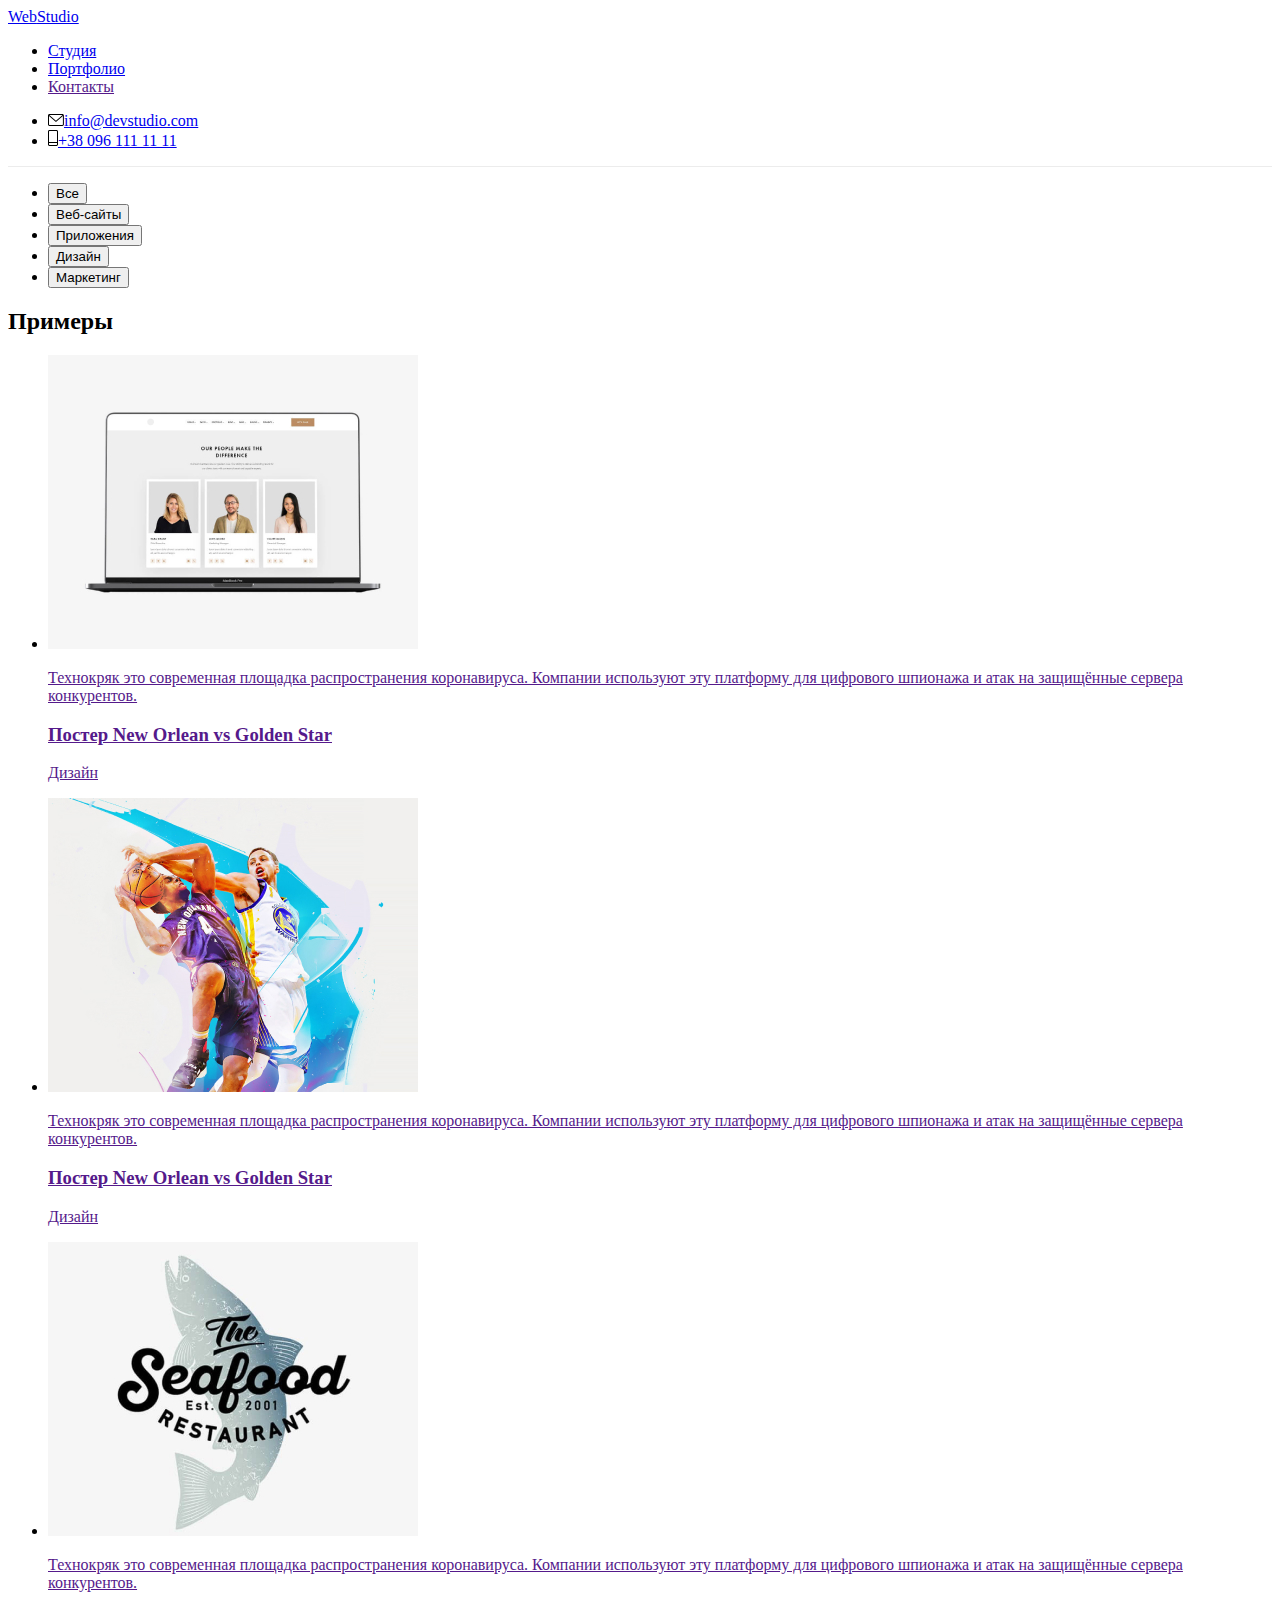
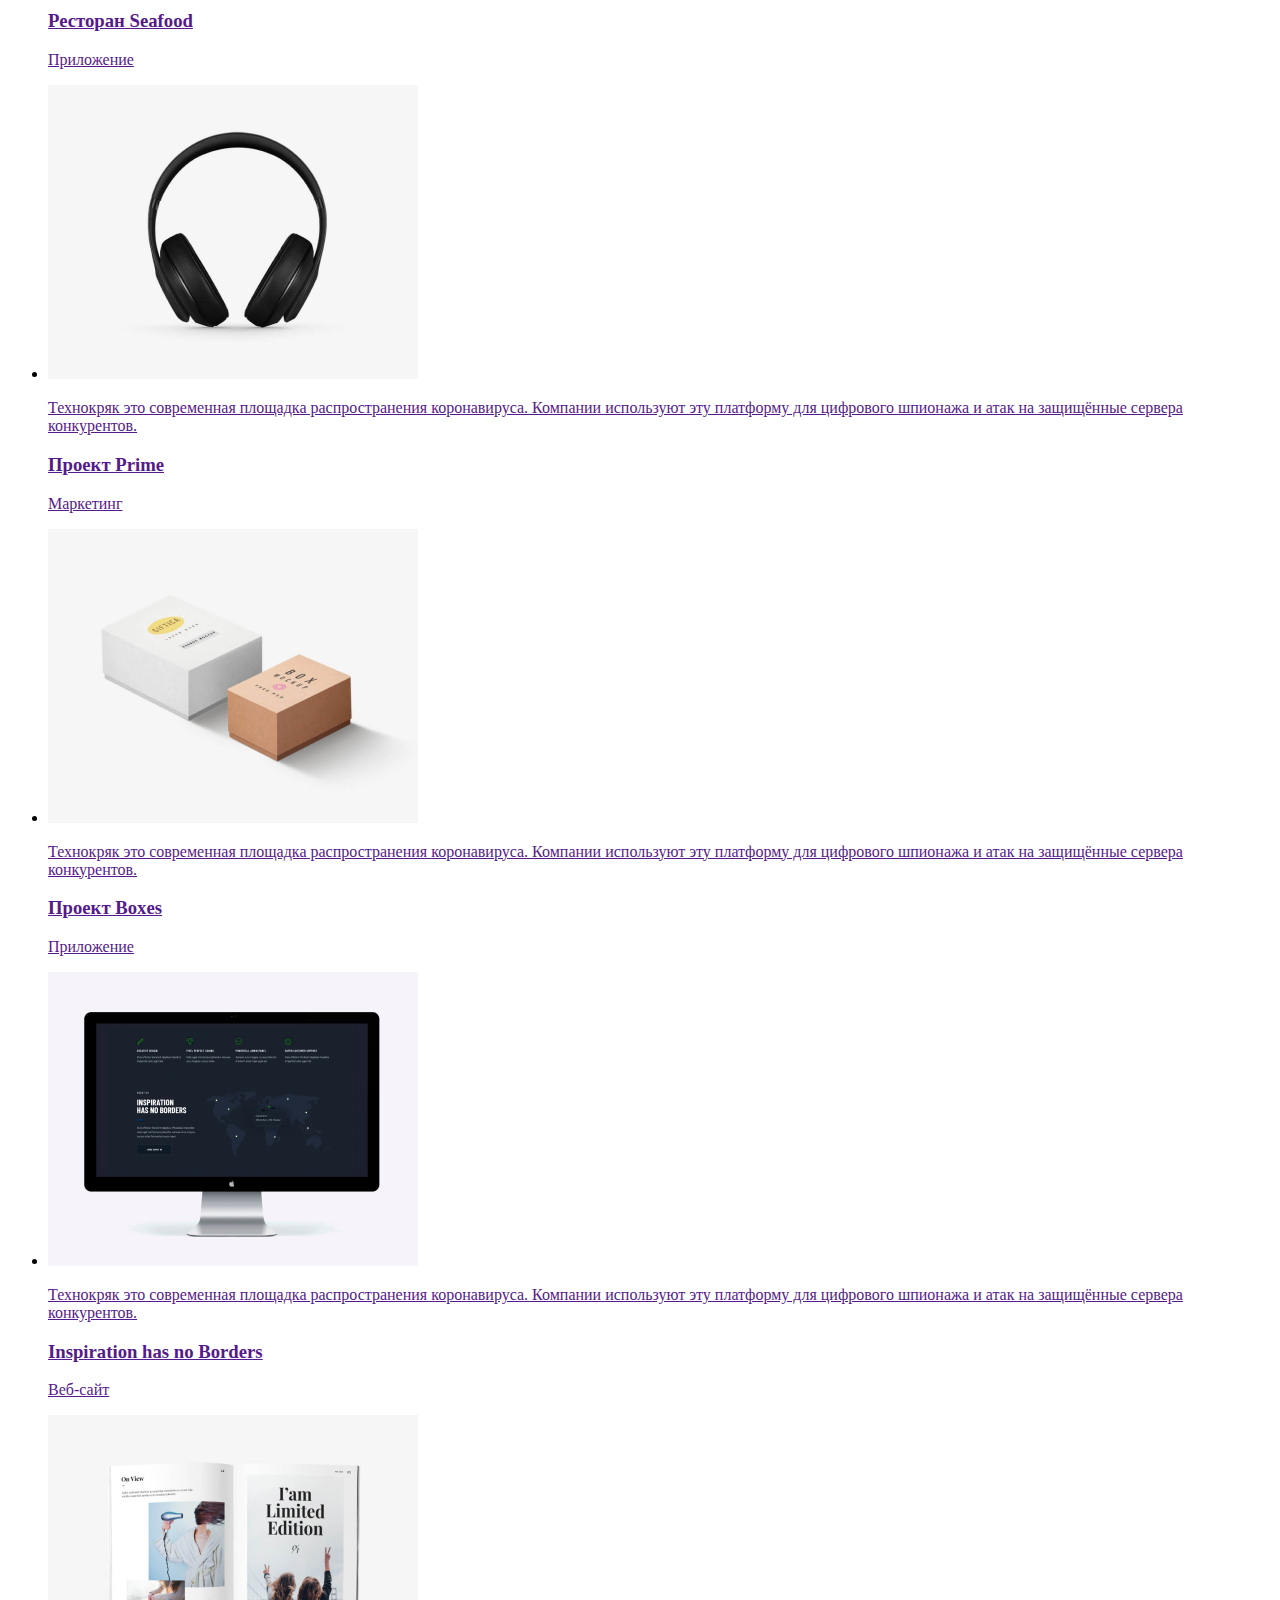
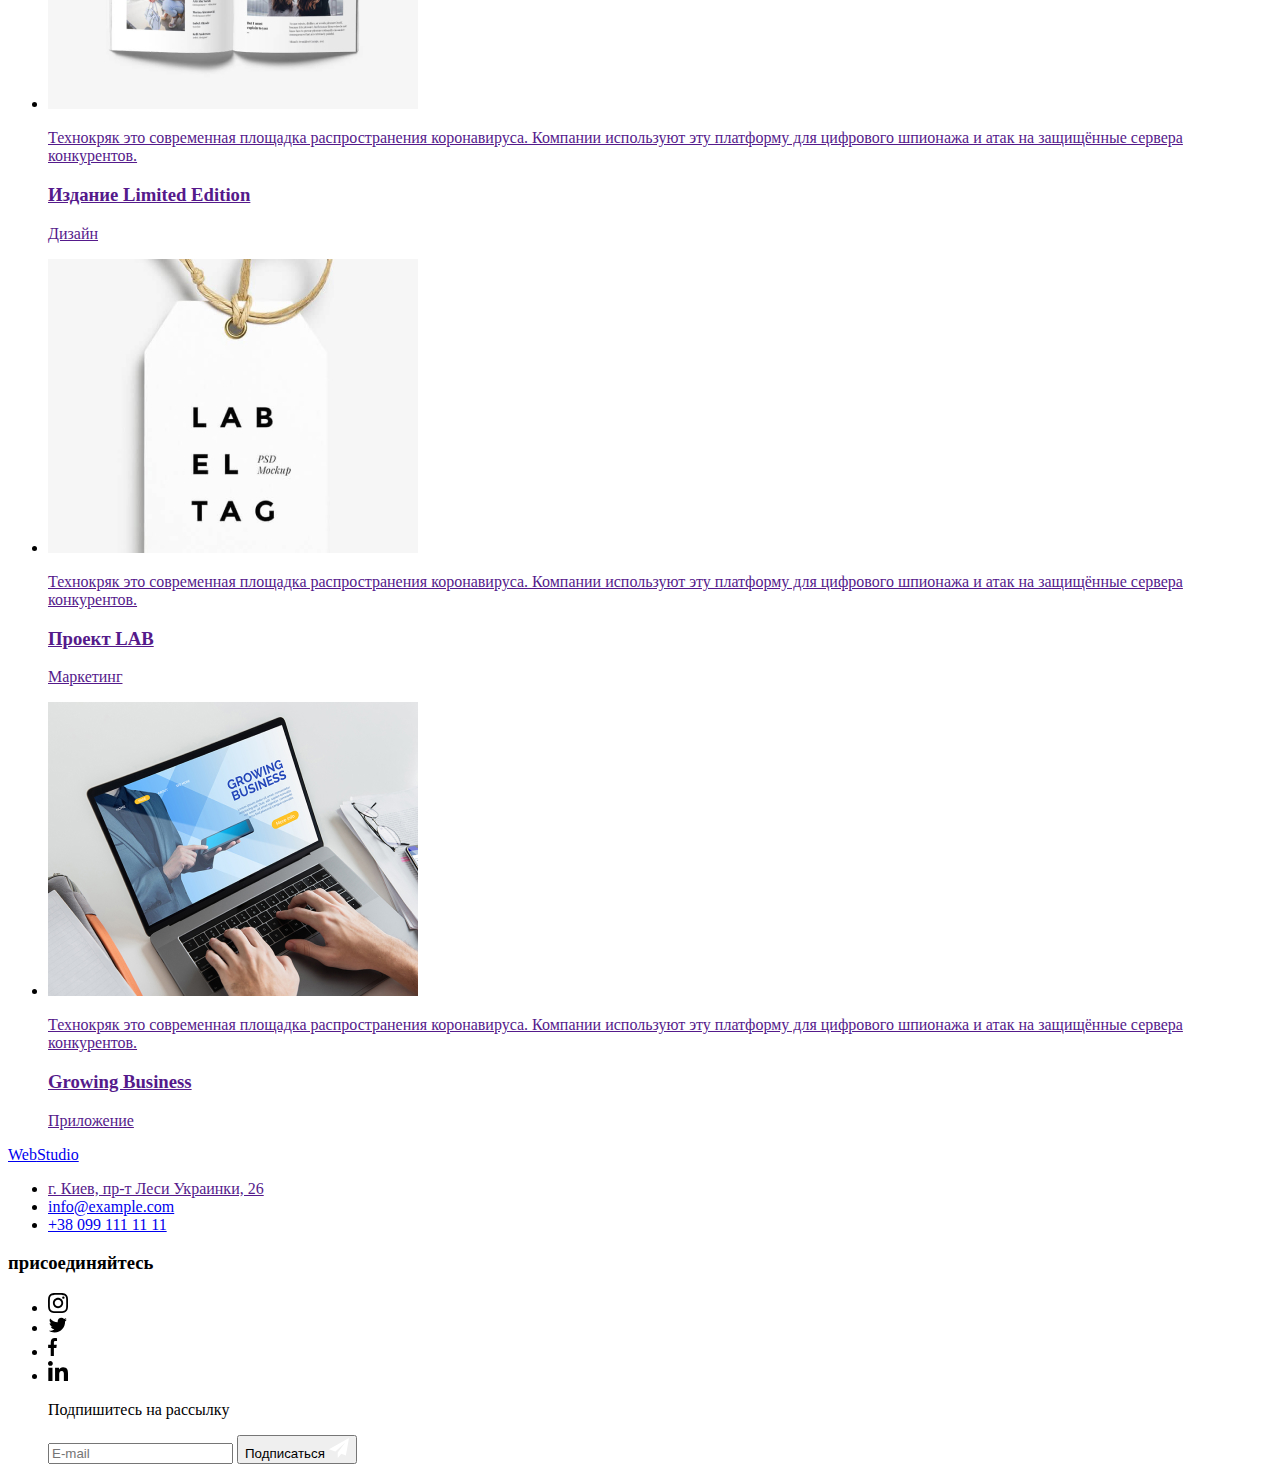
==== portfolio.html @ 65ffdb75 "hm1" ====
<!DOCTYPE html>
<html lang="ru">

<head>
  <meta charset="UTF-8">
  <meta name="viewport" content="width=device-width, initial-scale=1.0">
  <title>WebStudio</title>
  <link rel="stylesheet" href="./dist/css/main.min.css">
  <link rel="preconnect" href="https://fonts.gstatic.com">
  <link href="https://fonts.googleapis.com/css2?family=Raleway:wght@700&family=Roboto:wght@400;500;700;900&display=swap"
    rel="stylesheet">
</head>
<body>
<header class="header" style="border-bottom: 1px solid #ececec;
">
  <div class="container">
    <nav class="menu">
      <a href="./index.html" class="icon_head">
        <span class="color_accent">Web</span>Studio
      </a>
      <ul class="menu_list">
        <li class="menu_item"><a href="./index.html" class="menu_link_list ">Студия </a></li>
        <li class="menu_item"><a href="./portfolio.html" class="menu_link_list accent">Портфолио</a></li>
        <li class="menu_item"><a href="" class="menu_link_list">Контакты</a></li>
      </ul>
    </nav>
    <ul class="address">
      <li class="address_link"><a href="mailto:info@devstudio.com" class="address_item"><svg class="link-mail"
            height="12" width="16">
            <use href="./symbol-defs.svg#icon-envelope"></use>
          </svg>info@devstudio.com</a></li>
      <li class="address_link"><a href="tel:380961111111" class="address_item"><svg class="link-phone " height="16"
            width="10">
            <use href="./symbol-defs.svg#icon-phone"></use>
          </svg>+38 096 111 11 11</a></li>
    </ul>
  </div>
</header>
<main class="main">
  <section class="section">
    <div class="container">         
      <ul class="nav_portfoil">
        <li class="nav_portfoil_items"><button type="button" class="nav_btn">Все</button></li>
        <li class="nav_portfoil_items"><button type="button" class="nav_btn">Веб-сайты</button></li>
        <li class="nav_portfoil_items"><button type="button" class="nav_btn">Приложения</button></li>
        <li class="nav_portfoil_items"><button type="button" class="nav_btn">Дизайн</button></li>
        <li class="nav_portfoil_items"><button type="button" class="nav_btn">Маркетинг</button></li>
      </ul>


      <h2 class="visually-hidden">Примеры </h2>
      <ul class="photo_list">
      <li class="photo_item">
        <a class="link_photo " href="" >
          <div class="services-img-box">
            <img class="photo_img" src="img/img7.jpg"
              width="370" height="294" />
            <p class="services-text">Технокряк это современная площадка распространения коронавируса.
              Компании используют эту платформу для цифрового
              шпионажа и атак на защищённые сервера конкурентов.</p>
          </div>
          <div class="photo_box">
            <h3 class="photo_head">Постер New Orlean vs Golden Star</h3>
            <p class="photo_text">Дизайн</p>
          </div></a>
        
        </li>
      <li class="photo_item">
        <a class="link_photo " href="">
          <div class="services-img-box">
            <img class="photo_img" src="img/img8.jpg" width="370" height="294" />
            <p class="services-text">Технокряк это современная площадка распространения коронавируса.
              Компании используют эту платформу для цифрового
              шпионажа и атак на защищённые сервера конкурентов.</p>
          </div>
        <div class="photo_box">
          <h3 class="photo_head">Постер New Orlean vs Golden Star</h3>
          <p class="photo_text">Дизайн</p>
        </div></a>
        
        </li>
        <li class="photo_item">
          <a class="link_photo " href="">
            <div class="services-img-box">
              <img class="photo_img" src="img/img9.jpg" width="370" height="294" />
              <p class="services-text">Технокряк это современная площадка распространения коронавируса.
                Компании используют эту платформу для цифрового
                шпионажа и атак на защищённые сервера конкурентов.</p>
            </div>
        <div class="photo_box">
          <h3 class="photo_head">Ресторан Seafood</h3>
          <p class="photo_text">Приложение</p>
        </div></a>
        
        </li>
        <li class="photo_item">
          <a class="link_photo " href="">
            <div class="services-img-box">
              <img class="photo_img" src="img/img10.jpg" width="370" height="294" />
              <p class="services-text">Технокряк это современная площадка распространения коронавируса.
                Компании используют эту платформу для цифрового
                шпионажа и атак на защищённые сервера конкурентов.</p>
            </div>
        <div class="photo_box">
          <h3 class="photo_head">Проект Prime</h3>
          <p class="photo_text">Маркетинг</p>
        </div></a>
        
        </li>
      <li class="photo_item">
        <a class="link_photo " href="">
          <div class="services-img-box">
            <img class="photo_img" src="img/img11.jpg" width="370" height="294" />
            <p class="services-text">Технокряк это современная площадка распространения коронавируса.
              Компании используют эту платформу для цифрового
              шпионажа и атак на защищённые сервера конкурентов.</p>
          </div>
        <div class="photo_box">
          <h3 class="photo_head">Проект Boxes</h3>
          <p class="photo_text">Приложение</p>
        </div></a>
        
        </li>
      <li class="photo_item">
        <a class="link_photo " href="">
          <div class="services-img-box">
            <img class="photo_img" src="img/img12.jpg" width="370" height="294" />
            <p class="services-text">Технокряк это современная площадка распространения коронавируса.
              Компании используют эту платформу для цифрового
              шпионажа и атак на защищённые сервера конкурентов.</p>
          </div>
        <div class="photo_box">
          <h3 class="photo_head">Inspiration has no Borders</h3>
          <p class="photo_text">Веб-сайт</p>
        </div></a>
        
        </li>
        <li class="photo_item">
          <a class="link_photo " href="">
            <div class="services-img-box">
              <img class="photo_img" src="img/img13.jpg" width="370" height="294" />
              <p class="services-text">Технокряк это современная площадка распространения коронавируса.
                Компании используют эту платформу для цифрового
                шпионажа и атак на защищённые сервера конкурентов.</p>
            </div>
        <div class="photo_box">
          <h3 class="photo_head">Издание Limited Edition</h3>
          <p class="photo_text">Дизайн</p>
        </div></a>
        
        </li>
        <li class="photo_item">
          <a class="link_photo " href="">
            <div class="services-img-box">
              <img class="photo_img" src="img/img14.jpg" width="370" height="294" />
              <p class="services-text">Технокряк это современная площадка распространения коронавируса.
                Компании используют эту платформу для цифрового
                шпионажа и атак на защищённые сервера конкурентов.</p>
            </div>
        <div class="photo_box">
          <h3 class="photo_head">Проект LAB</h3>
          <p class="photo_text">Маркетинг</p>
        </div></a>
        
        </li>
        <li class="photo_item">
          <a class="link_photo " href="">
            <div class="services-img-box">
              <img class="photo_img" src="img/img15.jpg" width="370" height="294" />
              <p class="services-text">Технокряк это современная площадка распространения коронавируса.
                Компании используют эту платформу для цифрового
                шпионажа и атак на защищённые сервера конкурентов.</p>
            </div>
        <div class="photo_box">
          <h3 class="photo_head">Growing Business</h3>
          <p class="photo_text">Приложение</p>
        </div></a>
        
        </li>
      </ul>
    </div>
  </section>
</main>
<footer class="footer">
  <div class="container footer_container">
    <div>
      <a href="./index.html" class="icon_footer">
        <span class="color_accent">Web</span>Studio
      </a>
      <div>
        <ul class="contact">
          <li class="contact_list contact_list_maps"> <a href=""><span class="color_footer_white">г. Киев, пр-т Леси
                Украинки, 26</span></a></li>
          <li class="contact_list contact_tel_mail"> <a href="mailto:info@devstudio.com"><span
                class="color_footer">info@example.com</span></a></li>
          <li class="contact_list contact_tel_mail"> <a href="tel:380961111111"><span class="color_footer">+38 099 111
                11 11</span></a></li>
        </ul>
      </div>
    </div>
    <div class="footer_social">
      <h3 class="titel_footer">присоединяйтесь</h3>
      <ul class="footer_list">
        <li class="footer_item"><a href="" class="footer_svg"><svg class="insatagram social_footer" width="20"
              height="20">
              <use href="./symbol-defs.svg#icon-instagram"></use>
            </svg></a></li>
        <li class="footer_item"><a href="" class="footer_svg"><svg class="twiter social_footer" width="20"
              height="16.25">
              <use href="./symbol-defs.svg#icon-twiter"></use>
            </svg></a></li>
        <li class="footer_item"><a href="" class="footer_svg"><svg class="facebook social_footer" width="10"
              height="20">
              <use href="./symbol-defs.svg#icon-facebook"></use>
            </svg></a></li>
        <li class="footer_item"><a href="" class="footer_svg"><svg class="linkedin social_footer" width="20"
              height="20">
              <use href="./symbol-defs.svg#icon-linkedin"></use>
            </svg></a></li>
        <div class="box_form_footer">
          </li>
        
          <p class="text_footer_modal">Подпишитесь на рассылку</p>
          <form action="">
            <label for="">
              <input type="text" class="text_footer_input" placeholder="E-mail">
              <button type="submit" class="modal_form_btn modal_form_btn_footer"> <span class="text_button_footer"> Подписаться
                </span><svg class="linkedin social_footer_telega" width="20" height="20">
                  <use href="./symbol-defs.svg#icon-icon-send"></use>
                </svg></button>
            </label>
          </form>
          </li>
        </div>
        </ul>
        
        </div>
        
        </div>

</footer>
</body>

</html>
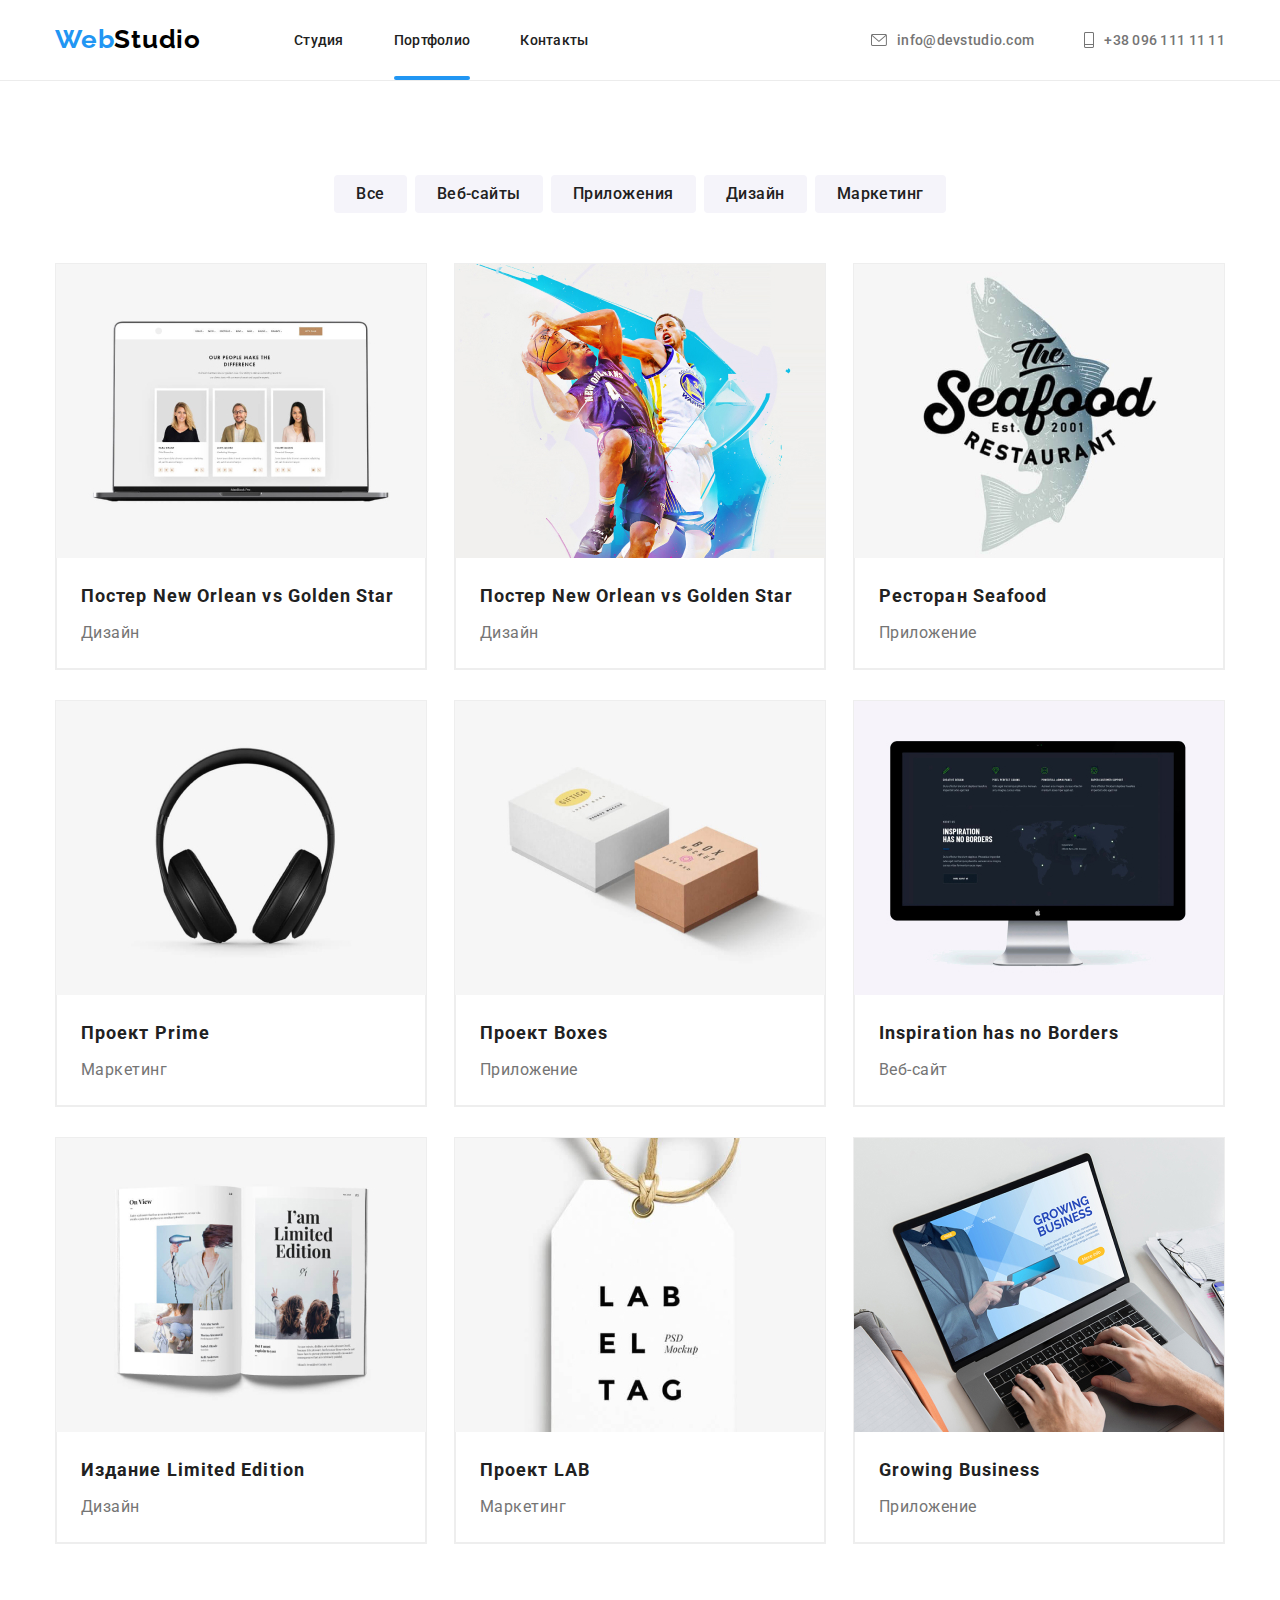
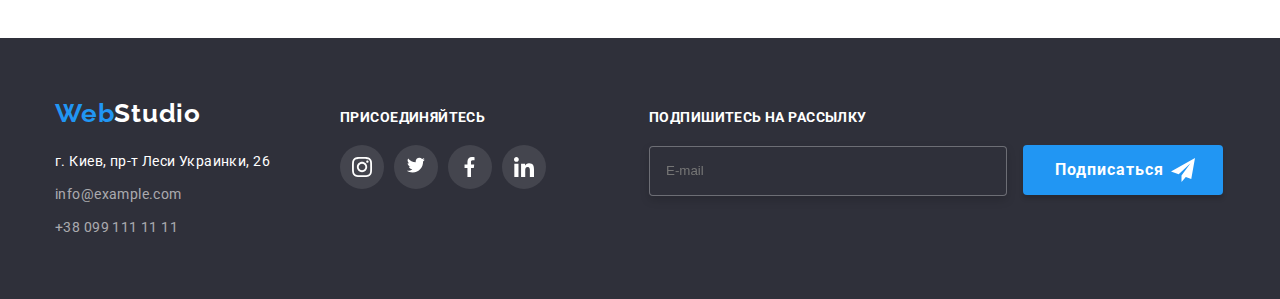
==== commit a2cb4bb8: "hm3" ====
--- a/portfolio.html
+++ b/portfolio.html
@@ -5,7 +5,7 @@
   <meta charset="UTF-8">
   <meta name="viewport" content="width=device-width, initial-scale=1.0">
   <title>WebStudio</title>
-  <link rel="stylesheet" href="./dist/css/main.min.css">
+  <link rel="stylesheet" href="./css/main.min.css">
   <link rel="preconnect" href="https://fonts.gstatic.com">
   <link href="https://fonts.googleapis.com/css2?family=Raleway:wght@700&family=Roboto:wght@400;500;700;900&display=swap"
     rel="stylesheet">
--- a/css/main.min.css
+++ b/css/main.min.css
@@ -0,0 +1,2 @@
+.color_accent{color:#2196f3}.header .container{display:-webkit-box;display:-ms-flexbox;display:flex;-webkit-box-align:center;-ms-flex-align:center;align-items:center;padding-top:24px;padding-bottom:25px}.menu{display:-webkit-box;display:-ms-flexbox;display:flex;-webkit-box-align:center;-ms-flex-align:center;align-items:center}.menu_list{display:-webkit-box;display:-ms-flexbox;display:flex;-webkit-box-align:center;-ms-flex-align:center;align-items:center}.menu_item:not(:last-child){margin-right:50px}.menu_link_list{font-family:"Roboto", sans-serif;font-style:normal;font-weight:500;font-size:14px;line-height:16px;letter-spacing:0.02em;color:#212121;-webkit-transition-property:color;transition-property:color;-webkit-transition-duration:250ms;transition-duration:250ms;-webkit-transition-timing-function:linear;transition-timing-function:linear}.menu_link_list:hover,.menu_link_list:focus{color:#2196f3}.menu_item:not(:last-child){margin-right:50px}.icon_head{margin-right:93px}.address_item{font-family:"Roboto", sans-serif;font-style:normal;font-weight:500;font-size:14px;line-height:16px;letter-spacing:0.02em;display:-webkit-box;display:-ms-flexbox;display:flex;-webkit-box-align:center;-ms-flex-align:center;align-items:center;color:#757575;-webkit-transition-property:color;transition-property:color;-webkit-transition-duration:250ms;transition-duration:250ms;-webkit-transition-timing-function:linear;transition-timing-function:linear}.address_item:hover,.address_item:focus{color:#2196f3}.address{display:-webkit-box;display:-ms-flexbox;display:flex;-webkit-box-align:center;-ms-flex-align:center;align-items:center;margin-left:auto}.address_link:not(:last-child){margin-right:50px}.link-mail{margin-right:10px;fill:currentColor}.link-phone{margin-right:10px;fill:currentColor}h1,h2,h3,h4,h5,h6{margin:0}*,::after,::before{-webkit-box-sizing:border-box;box-sizing:border-box}ol,ul{margin:0}p{margin:0}img{display:block}a{text-decoration:none;color:black}body{padding:0;margin:0}ul{padding:0;margin:0;list-style:none}.container{margin-left:auto;margin-right:auto;width:1200px;padding-left:15px;padding-right:15px}.section{padding-top:94px;padding-bottom:94px}.visually-hidden{position:absolute;width:1px;height:1px;margin:-1px;border:0;padding:0;white-space:nowrap;-webkit-clip-path:inset(100%);clip-path:inset(100%);clip:rect(0 0 0 0);overflow:hidden}.icon_head{font-family:"Raleway", sans-serif;font-style:normal;font-weight:bold;font-size:26px;line-height:31px;letter-spacing:0.03em}.hero{height:600px;background-repeat:no-repeat;background-size:cover;background-color:#c4c4c4;background-image:-webkit-gradient(linear, left top, left bottom, from(rgba(47,48,58,0.4)), to(rgba(47,48,58,0.4))),url(../img/bg.jpg);background-image:linear-gradient(rgba(47,48,58,0.4), rgba(47,48,58,0.4)),url(../img/bg.jpg);display:-webkit-box;display:-ms-flexbox;display:flex;-webkit-box-align:center;-ms-flex-align:center;align-items:center;-webkit-box-pack:center;-ms-flex-pack:center;justify-content:center;width:1600px;margin-right:auto;margin-left:auto}.hero_title{font-family:"Roboto", sans-serif;font-style:normal;font-weight:900;font-size:44px;line-height:60px;margin:0 auto 40px;letter-spacing:0.06em;text-transform:uppercase;max-width:696px;color:#ffffff}.hero_btn{padding:10px 32px;font-weight:700;font-size:16px;line-height:1.875;text-align:center;letter-spacing:0.06em;color:#ffffff;border:none;background:#2196f3;border-radius:4px;-webkit-box-shadow:0px 4px 4px rgba(0,0,0,0.15);box-shadow:0px 4px 4px rgba(0,0,0,0.15);cursor:pointer}.hero_box{text-align:center}.accent::after{background:#2196f3;width:100%;height:4px;border-radius:4px;position:absolute;content:"";bottom:0;left:0}.accent{color:#2196f3;position:relative;padding-bottom:32px;padding-top:32px}.features_head{font-family:"Roboto", sans-serif;font-style:normal;font-weight:bold;font-size:14px;line-height:16px;letter-spacing:0.03em;text-transform:uppercase;margin-bottom:10px;color:#212121}.features_paragraph{font-family:"Roboto", sans-serif;font-style:normal;font-weight:normal;font-size:14px;line-height:24px;letter-spacing:0.03em;color:#757575}.features_items{width:calc((100% - 90px) / 4)}.features_list{display:-webkit-box;display:-ms-flexbox;display:flex;-webkit-box-align:center;-ms-flex-align:center;align-items:center}.features_items:not(:last-child){margin-right:30px}.features_gray{display:-webkit-box;display:-ms-flexbox;display:flex;-webkit-box-pack:center;-ms-flex-pack:center;justify-content:center;-webkit-box-align:center;-ms-flex-align:center;align-items:center;background:#f5f4fa;width:270px;height:120px;border-radius:4px;margin-bottom:30px}.vektor{width:70px;height:70px}.section.about{padding-top:0}.about_list{display:-webkit-box;display:-ms-flexbox;display:flex;-webkit-box-align:center;-ms-flex-align:center;align-items:center}.about{padding-top:0}.about_head{font-family:"Roboto", sans-serif;font-style:normal;font-weight:bold;font-size:36px;line-height:42px;text-align:center;letter-spacing:0.03em;color:#212121;margin-bottom:50px}.about_list_item:not(:last-child){margin-right:30px}.text_about{font-family:"Roboto", sans-serif;font-style:normal;font-weight:bold;font-size:14px;line-height:16px;text-align:center;letter-spacing:0.03em;text-transform:uppercase;position:absolute;bottom:0;color:#ffffff;width:370px;height:70px;padding-top:27px;background-color:rgba(47,48,58,0.8)}.about_list_item{position:relative}.section.team{background-color:#f5f4fa}.team_head{font-family:"Roboto", sans-serif;font-style:normal;font-weight:bold;font-size:36px;line-height:42px;text-align:center;letter-spacing:0.03em;margin-bottom:50px;color:#212121}.team_list{display:-webkit-box;display:-ms-flexbox;display:flex;-webkit-box-align:center;-ms-flex-align:center;align-items:center}.team_item{background:#ffffff;-webkit-box-shadow:0px 1px 3px rgba(0,0,0,0.12),0px 1px 1px rgba(0,0,0,0.14),0px 2px 1px rgba(0,0,0,0.2);box-shadow:0px 1px 3px rgba(0,0,0,0.12),0px 1px 1px rgba(0,0,0,0.14),0px 2px 1px rgba(0,0,0,0.2);border-radius:0px 0px 4px 4px}.team_list_head{font-family:"Roboto", sans-serif;font-style:normal;font-weight:500;font-size:16px;line-height:19px;text-align:center;letter-spacing:0.03em;color:#212121;margin-bottom:10px}.team_text{font-family:"Roboto", sans-serif;font-style:normal;font-weight:normal;font-size:16px;line-height:19px;text-align:center;letter-spacing:0.03em;color:#757575}.team_list_item_text{padding-top:30px;padding-bottom:30px}.team_item:not(:last-child){margin-right:30px}.footer_social{margin-left:70px}.social_footer{-webkit-box-pack:start;-ms-flex-pack:start;justify-content:flex-start;width:206px;margin-right:auto;margin-left:auto;margin-top:12px}.social{display:-webkit-box;display:-ms-flexbox;display:flex;padding:0;margin:0;-webkit-box-pack:center;-ms-flex-pack:center;justify-content:center;margin-top:16px}.menu_link_list{font-family:"Roboto", sans-serif;font-style:normal;font-weight:500;font-size:14px;line-height:16px;letter-spacing:0.02em;color:#212121;-webkit-transition-property:color;transition-property:color;-webkit-transition-duration:250ms;transition-duration:250ms;-webkit-transition-timing-function:linear;transition-timing-function:linear}.menu_link_list:hover,.menu_link_list:focus{color:#2196f3}.link_list{fill:#afb1b8;margin-right:10px;width:44px;height:44px}.link_btn{width:44px;height:44px;border-radius:50%;background-color:#ffffff;fill:#afb1b8;display:-webkit-box;display:-ms-flexbox;display:flex;-webkit-box-pack:center;-ms-flex-pack:center;justify-content:center;-webkit-box-align:center;-ms-flex-align:center;align-items:center;-webkit-transition-property:all;transition-property:all;-webkit-transition-duration:250ms;transition-duration:250ms;-webkit-transition-timing-function:linear;transition-timing-function:linear}.link_btn:hover,.link_btn:focus{background-color:#2196f3;fill:#ffffff}.client_title{font-family:"Roboto", sans-serif;font-style:normal;font-weight:bold;font-size:36px;line-height:42px;text-align:center;letter-spacing:0.03em;margin-bottom:50px;color:#212121}.client{display:-webkit-box;display:-ms-flexbox;display:flex;-webkit-box-pack:justify;-ms-flex-pack:justify;justify-content:space-between}.client_item{display:-webkit-box;display:-ms-flexbox;display:flex;margin-right:30px;-ms-flex-pack:distribute;justify-content:space-around;-webkit-box-align:center;-ms-flex-align:center;align-items:center;width:170px;height:90px;border:1px solid #afb1b8;border-radius:4px;fill:#afb1b8;-webkit-transition-property:all;transition-property:all;-webkit-transition-duration:250ms;transition-duration:250ms;-webkit-transition-timing-function:linear;transition-timing-function:linear}.client_item:hover,.client_item:focus{border-color:#2196f3;fill:#2196f3}.icon_footer{font-family:"Raleway", sans-serif;font-style:normal;font-weight:bold;font-size:26px;line-height:31px;letter-spacing:0.03em;color:#ffffff;margin-bottom:20px;display:block}.footer{background:#2f303a;padding-top:60px;padding-bottom:60px}.color_footer_white{color:#ffffff}.color_footer{color:rgba(255,255,255,0.6)}.titel_footer{font-family:"Roboto", sans-serif;font-style:normal;font-weight:bold;font-size:14px;line-height:16px;letter-spacing:0.03em;text-transform:uppercase;margin-bottom:20px;color:#ffffff}.social_footer{-webkit-box-pack:start;-ms-flex-pack:start;justify-content:flex-start;width:206px;margin-right:auto;margin-left:auto;margin-top:12px}.footer_container{display:-webkit-box;display:-ms-flexbox;display:flex;-webkit-box-align:baseline;-ms-flex-align:baseline;align-items:baseline}.footer_svg{border-radius:50%;width:44px;height:44px;fill:#ffffff;background:rgba(255,255,255,0.1);-webkit-transition-property:background-color;transition-property:background-color;-webkit-transition-duration:250ms;transition-duration:250ms;-webkit-transition-timing-function:linear;transition-timing-function:linear}.footer_svg:hover{background:#2196f3}.footer_item:not(:last-child){margin-right:10px}.footer_social{margin-left:70px}.footer_svg{display:-webkit-box;display:-ms-flexbox;display:flex}.footer_list{display:-webkit-box;display:-ms-flexbox;display:flex}.footer_svg:focus{background:#2196f3}.text_button_footer{font-family:"Roboto", sans-serif;font-style:normal;font-weight:bold;font-size:16px;line-height:30px;display:-webkit-box;display:-ms-flexbox;display:flex;-webkit-box-align:center;-ms-flex-align:center;align-items:center;text-align:center;letter-spacing:0.06em;color:#ffffff}.social_footer_telega{position:absolute;right:28px;bottom:13px;width:24px;height:24px}.modal_form_btn_footer{position:relative;margin-left:12px}.text_footer_input{border:1px solid rgba(255,255,255,0.3);-webkit-box-sizing:border-box;box-sizing:border-box;-webkit-filter:drop-shadow(0px 4px 4px rgba(0,0,0,0.15));filter:drop-shadow(0px 4px 4px rgba(0,0,0,0.15));background:#2f303a;border-radius:4px;width:358px;padding-left:16px;height:50px}.box_form_footer{margin-left:93px;margin-top:-36px}.text_footer_input{color:gray}.text_footer_input_labe{width:358px}.form_footer{display:-webkit-box;display:-ms-flexbox;display:flex;-webkit-box-align:end;-ms-flex-align:end;align-items:flex-end;margin-top:20px}.contact_list:not(:last-child){margin-bottom:9px}.contact_list{font-family:"Roboto", sans-serif;font-style:normal;font-weight:normal;font-size:14px;line-height:24px;letter-spacing:0.03em}.nav-contacts .link{-webkit-transition-property:all;transition-property:all;-webkit-transition-duration:250ms;transition-duration:250ms;-webkit-transition-timing-function:linear;transition-timing-function:linear}.nav-contacts .link:focus,.nav-contacts .link:hover{color:#2196f3;fill:#2196f3}.color_footer_white{color:#ffffff}.color_footer{color:rgba(255,255,255,0.6)}.text_footer_modal{font-family:"Roboto", sans-serif;font-style:normal;font-weight:bold;font-size:14px;line-height:16px;letter-spacing:0.03em;text-transform:uppercase;margin-bottom:20px;color:#ffffff}.modal_form_btn{padding:10px 32px;font-weight:700;font-size:16px;line-height:1.875;text-align:center;letter-spacing:0.06em;color:#ffffff;border:none;height:50px;width:200px;margin-right:auto;background:#2196f3;border-radius:4px;-webkit-box-shadow:0px 4px 4px rgba(0,0,0,0.15);box-shadow:0px 4px 4px rgba(0,0,0,0.15);cursor:pointer}.backdrop{position:fixed;left:0;top:0;width:100%;height:100%;background:rgba(0,0,0,0.2)}.backdrop.is-hidden .modal{-webkit-transform:translate(-50%, -50%) scale(0);transform:translate(-50%, -50%) scale(0)}.modal_form{display:-webkit-box;display:-ms-flexbox;display:flex;-webkit-box-orient:vertical;-webkit-box-direction:normal;-ms-flex-direction:column;flex-direction:column}.text_modal{font-family:"Roboto", sans-serif;font-style:normal;font-weight:bold;font-size:20px;line-height:23px;text-align:center;letter-spacing:0.03em;margin-bottom:12px;color:#212121}.modal_form_input{width:100%;height:40px;border:1px solid rgba(33,33,33,0.2);border-radius:4px;padding-left:42px;margin-top:4px}.text_modal_form{font-family:"Roboto", sans-serif;font-style:normal;font-weight:normal;font-size:12px;line-height:14px;letter-spacing:0.01em;color:#757575}.modal_form_input:focus{outline:none;border-color:#2196f3}.modal_form_input:focus+.modal_form_icon{fill:#2196f3}.modal_form_field{margin-bottom:10px;position:relative}.text_modal_form{width:448px;height:120px}.modal_form_massage{width:100%;height:120px;border:1px solid rgba(33,33,33,0.2);padding:12px 16px;border-radius:4px;font-family:"Roboto", sans-serif;font-style:normal;font-weight:normal;font-size:14px;display:-webkit-box;display:-ms-flexbox;display:flex;line-height:16px;letter-spacing:0.01em;resize:none;margin-top:4px}.modal_form_massage:focus{outline:none;border-color:#2196f3}.modal_form_policy_text::before{display:inline-block;width:16px;height:15px;border:1px solid black;content:"";border-radius:2px;margin-right:7px;-webkit-box-align:center;-ms-flex-align:center;align-items:center}.modal_form_policy:checked+.modal_form_policy_text::before{background-color:#2196f3}.text_checbox{font-family:"Roboto", sans-serif;font-style:normal;font-weight:normal;font-size:14px;line-height:24px;letter-spacing:0.03em;color:#757575}.link_modal{color:#188ce8;text-decoration:underline}.modal_form_btn{padding:10px 32px;font-weight:700;font-size:16px;line-height:1.875;text-align:center;letter-spacing:0.06em;color:#ffffff;border:none;height:50px;width:200px;margin-left:auto;margin-right:auto;background:#2196f3;border-radius:4px;-webkit-box-shadow:0px 4px 4px rgba(0,0,0,0.15);box-shadow:0px 4px 4px rgba(0,0,0,0.15);cursor:pointer}.modal_form_icon{position:absolute;left:15px;bottom:14px}.modal_form_icon_checbox{fill:#ffffff;position:absolute;bottom:111px;left:55px}.text_footer_modal{font-family:"Roboto", sans-serif;font-style:normal;font-weight:bold;font-size:14px;line-height:16px;letter-spacing:0.03em;text-transform:uppercase;margin-bottom:20px;color:#ffffff}.text_button_footer{font-family:"Roboto", sans-serif;font-style:normal;font-weight:bold;font-size:16px;line-height:30px;display:-webkit-box;display:-ms-flexbox;display:flex;-webkit-box-align:center;-ms-flex-align:center;align-items:center;text-align:center;letter-spacing:0.06em;color:#ffffff}.social_footer_telega{position:absolute;right:28px;bottom:13px;width:24px;height:24px}.modal_form_btn_footer{position:relative;margin-left:12px}.text_footer_input{border:1px solid rgba(255,255,255,0.3);-webkit-box-sizing:border-box;box-sizing:border-box;-webkit-filter:drop-shadow(0px 4px 4px rgba(0,0,0,0.15));filter:drop-shadow(0px 4px 4px rgba(0,0,0,0.15));background:#2f303a;border-radius:4px;width:358px;padding-left:16px;height:50px}.box_form_footer{margin-left:93px;margin-top:-36px}.text_footer_input{color:gray}.modal_form_policy_text{margin-top:10px;-webkit-box-pack:center;-ms-flex-pack:center;justify-content:center;display:-webkit-box;display:-ms-flexbox;display:flex;-webkit-box-align:center;-ms-flex-align:center;align-items:center}.text_footer_input_label{width:358px}.form_footer{display:-webkit-box;display:-ms-flexbox;display:flex;-webkit-box-align:end;-ms-flex-align:end;align-items:flex-end;margin-top:20px}.modal{min-height:581px;width:528px;background-color:#ffffff;position:absolute;top:50%;left:50%;-webkit-transition:-webkit-transform 350ms linear;transition:-webkit-transform 350ms linear;transition:transform 350ms linear;transition:transform 350ms linear, -webkit-transform 350ms linear;-webkit-transform:translate(-50%, -50%) scale(1);transform:translate(-50%, -50%) scale(1);padding:40px}.close-btn{position:absolute;top:8px;right:8px;width:30px;height:30px;background-color:#ffffff;border:1px solid rgba(0,0,0,0.1);border-radius:50%;cursor:pointer}.is-hidden{opacity:0;visibility:hidden;pointer-events:none}.nav_portfoil{display:-webkit-box;display:-ms-flexbox;display:flex;margin-bottom:50px;-webkit-box-pack:center;-ms-flex-pack:center;justify-content:center}.nav_btn{padding:6px 22px;font-family:"Roboto", sans-serif;font-weight:500;font-size:16px;line-height:1.625;text-align:center;letter-spacing:0.03em;color:#212121;background-color:#f5f4fa;border:0px;border-radius:4px;cursor:pointer;-webkit-transition-property:all;transition-property:all;-webkit-transition-duration:250ms;transition-duration:250ms;-webkit-transition-timing-function:linear;transition-timing-function:linear}.nav_portfoil_items:not(:last-child){margin-right:8px}.nav_btn:hover,.nav_btn:focus{background-color:#2196f3;color:#ffffff;-webkit-box-shadow:0px 3px 1px rgba(0,0,0,0.1),0px 1px 2px rgba(0,0,0,0.08),0px 2px 2px rgba(0,0,0,0.12);box-shadow:0px 3px 1px rgba(0,0,0,0.1),0px 1px 2px rgba(0,0,0,0.08),0px 2px 2px rgba(0,0,0,0.12)}.nav-contacts .link:focus,.nav-contacts .link:hover{color:#2196f3;fill:#2196f3}.nav-contacts .link{-webkit-transition-property:all;transition-property:all;-webkit-transition-duration:250ms;transition-duration:250ms;-webkit-transition-timing-function:linear;transition-timing-function:linear}.photo_list{display:-webkit-box;display:-ms-flexbox;display:flex;-ms-flex-wrap:wrap;flex-wrap:wrap;-webkit-box-pack:justify;-ms-flex-pack:justify;justify-content:space-between}.photo_item{background:#ffffff;border:1px solid #eeeeee;-webkit-box-sizing:border-box;box-sizing:border-box;margin-bottom:30px}.photo_head{font-family:"Roboto", sans-serif;font-style:normal;font-weight:bold;font-size:18px;line-height:36px;letter-spacing:0.06em;display:inline;color:#212121;margin-bottom:4px}.photo_text{font-family:"Roboto", sans-serif;font-style:normal;font-weight:normal;font-size:16px;line-height:30px;letter-spacing:0.03em;display:inline;color:#757575}.photo_box{display:-webkit-box;display:-ms-flexbox;display:flex;-webkit-box-orient:vertical;-webkit-box-direction:normal;-ms-flex-direction:column;flex-direction:column;padding:20px 24px;border-width:0 1px 1px 1px;border-style:solid;border-color:#eeeeee}.photo_item:nth-child(3n){margin-right:0}.photo_item:nth-last-child(-n+3){margin-bottom:0}.photo_item:focus,.photo_item:hover{-webkit-box-shadow:0px 1px 1px rgba(0,0,0,0.12),0px 4px 4px rgba(0,0,0,0.06),1px 4px 6px rgba(0,0,0,0.16);box-shadow:0px 1px 1px rgba(0,0,0,0.12),0px 4px 4px rgba(0,0,0,0.06),1px 4px 6px rgba(0,0,0,0.16)}.photo_item{-webkit-transition-property:all;transition-property:all;-webkit-transition-duration:250ms;transition-duration:250ms;-webkit-transition-timing-function:linear;transition-timing-function:linear}.photo_item{-webkit-transition:-webkit-box-shadow 250ms cubic-bezier(0.4, 0, 0.2, 1);transition:-webkit-box-shadow 250ms cubic-bezier(0.4, 0, 0.2, 1);transition:box-shadow 250ms cubic-bezier(0.4, 0, 0.2, 1);transition:box-shadow 250ms cubic-bezier(0.4, 0, 0.2, 1), -webkit-box-shadow 250ms cubic-bezier(0.4, 0, 0.2, 1)}.link_photo:hover .services-text,.link_photo:focus .services-text{-webkit-transform:translateY(0);transform:translateY(0)}.services-img-box{position:relative;overflow:hidden}.services-text{position:absolute;bottom:0;width:100%;height:100%;font-family:"Roboto", sans-serif;font-weight:400;font-size:18px;line-height:1.56;letter-spacing:0.03em;padding:63px 24px;color:#ffffff;background-color:rgba(33,150,243,0.9);-webkit-transition:-webkit-transform 250ms cubic-bezier(0.4, 0, 0.2, 1);transition:-webkit-transform 250ms cubic-bezier(0.4, 0, 0.2, 1);transition:transform 250ms cubic-bezier(0.4, 0, 0.2, 1);transition:transform 250ms cubic-bezier(0.4, 0, 0.2, 1), -webkit-transform 250ms cubic-bezier(0.4, 0, 0.2, 1);-webkit-transform:translateY(100%);transform:translateY(100%)}
+/*# sourceMappingURL=main.min.css.map */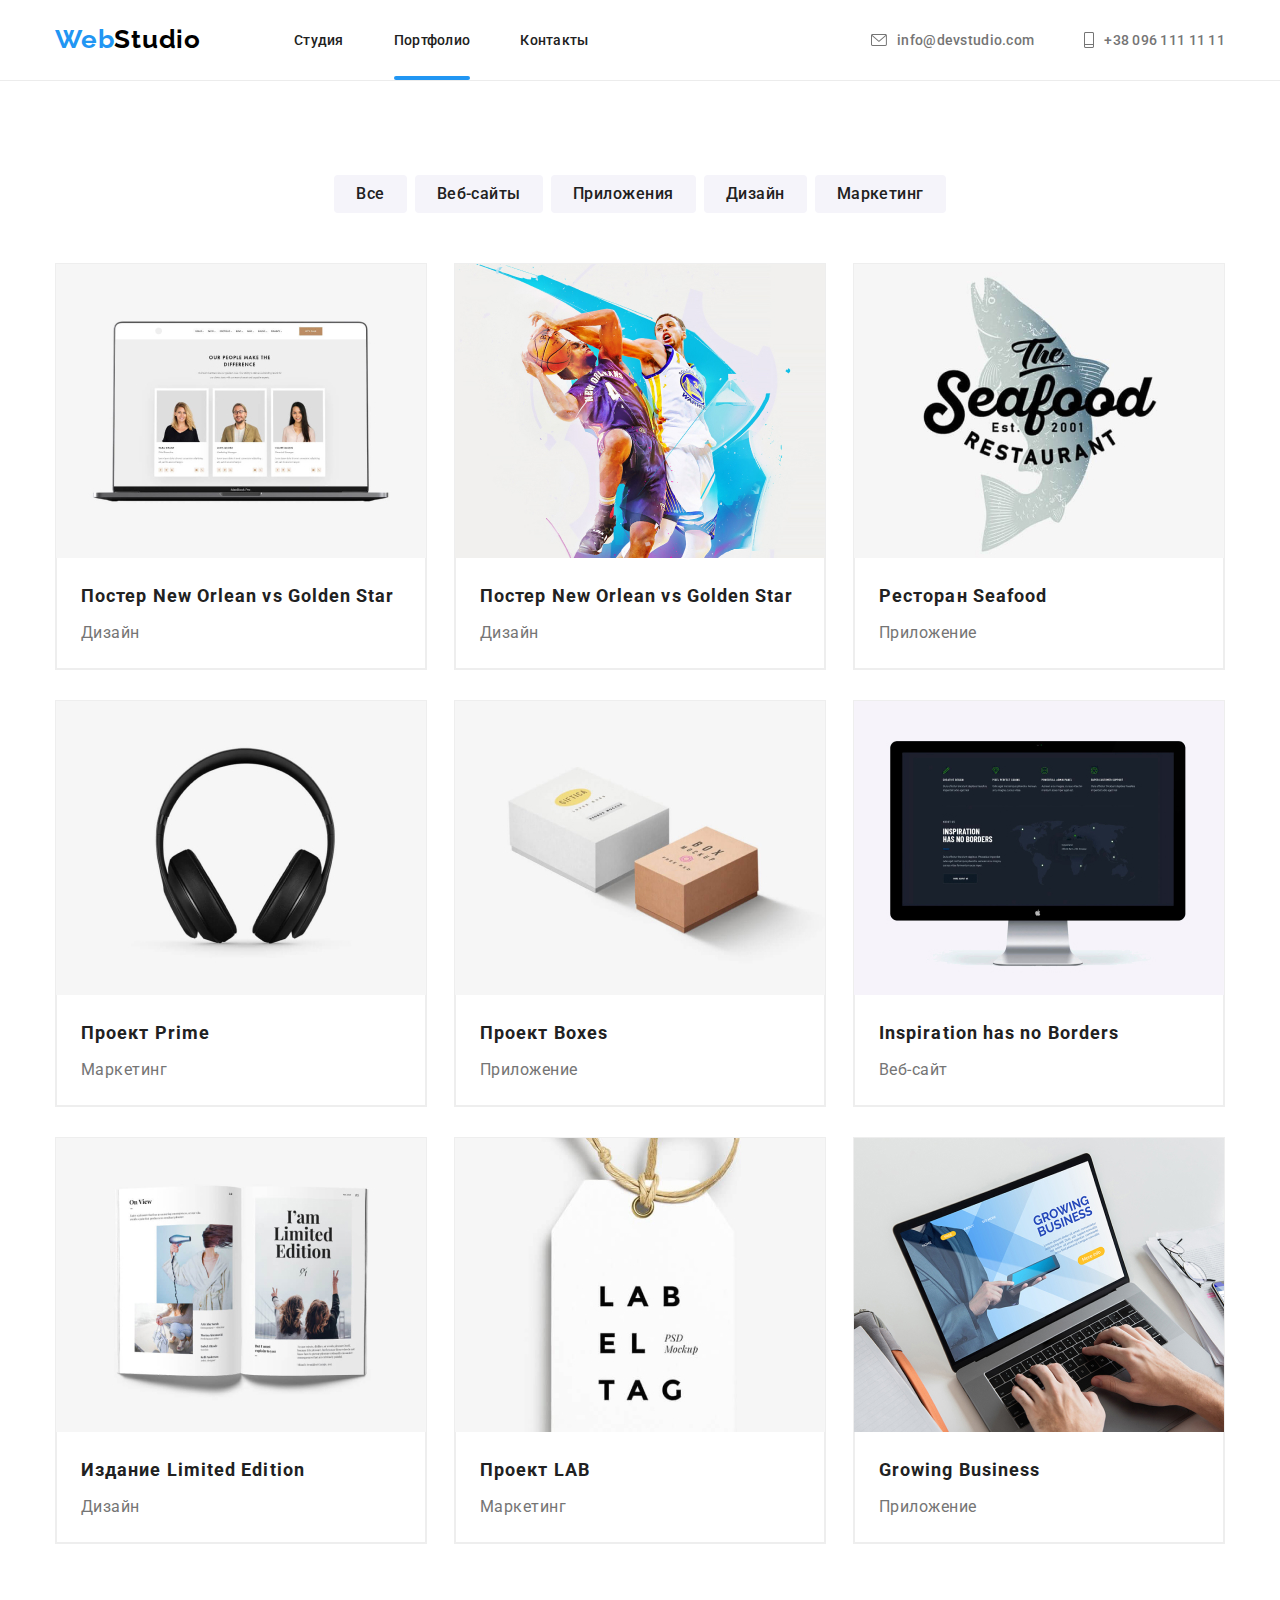
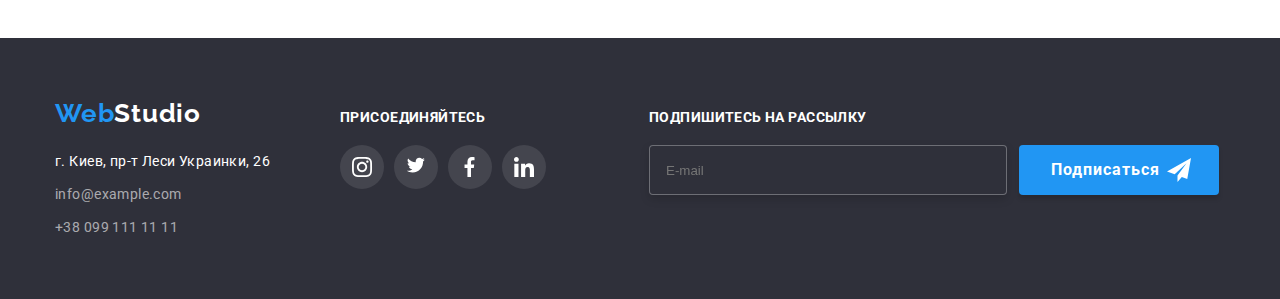
==== commit dc1368d0: "hm10" ====
--- a/portfolio.html
+++ b/portfolio.html
@@ -219,24 +219,26 @@
             </svg></a></li>
         <div class="box_form_footer">
           </li>
-        
+
           <p class="text_footer_modal">Подпишитесь на рассылку</p>
-          <form action="">
-            <label for="">
+          <form action="" class="form_footer">
+            <label for="" class="text_footer_input_labe">
               <input type="text" class="text_footer_input" placeholder="E-mail">
-              <button type="submit" class="modal_form_btn modal_form_btn_footer"> <span class="text_button_footer"> Подписаться
-                </span><svg class="linkedin social_footer_telega" width="20" height="20">
-                  <use href="./symbol-defs.svg#icon-icon-send"></use>
-                </svg></button>
+
             </label>
+            <button type="submit" class=" modal_form_btn_footer"> <span class="text_button_footer">
+                Подписаться
+              </span><svg class="linkedin social_footer_telega" width="20" height="20">
+                <use href="./symbol-defs.svg#icon-icon-send"></use>
+              </svg></button>
           </form>
           </li>
         </div>
-        </ul>
-        
-        </div>
-        
-        </div>
+      </ul>
+
+    </div>
+
+  </div>
 
 </footer>
 </body>
--- a/css/main.min.css
+++ b/css/main.min.css
@@ -1,2 +1,2 @@
-.color_accent{color:#2196f3}.header .container{display:-webkit-box;display:-ms-flexbox;display:flex;-webkit-box-align:center;-ms-flex-align:center;align-items:center;padding-top:24px;padding-bottom:25px}.menu{display:-webkit-box;display:-ms-flexbox;display:flex;-webkit-box-align:center;-ms-flex-align:center;align-items:center}.menu_list{display:-webkit-box;display:-ms-flexbox;display:flex;-webkit-box-align:center;-ms-flex-align:center;align-items:center}.menu_item:not(:last-child){margin-right:50px}.menu_link_list{font-family:"Roboto", sans-serif;font-style:normal;font-weight:500;font-size:14px;line-height:16px;letter-spacing:0.02em;color:#212121;-webkit-transition-property:color;transition-property:color;-webkit-transition-duration:250ms;transition-duration:250ms;-webkit-transition-timing-function:linear;transition-timing-function:linear}.menu_link_list:hover,.menu_link_list:focus{color:#2196f3}.menu_item:not(:last-child){margin-right:50px}.icon_head{margin-right:93px}.address_item{font-family:"Roboto", sans-serif;font-style:normal;font-weight:500;font-size:14px;line-height:16px;letter-spacing:0.02em;display:-webkit-box;display:-ms-flexbox;display:flex;-webkit-box-align:center;-ms-flex-align:center;align-items:center;color:#757575;-webkit-transition-property:color;transition-property:color;-webkit-transition-duration:250ms;transition-duration:250ms;-webkit-transition-timing-function:linear;transition-timing-function:linear}.address_item:hover,.address_item:focus{color:#2196f3}.address{display:-webkit-box;display:-ms-flexbox;display:flex;-webkit-box-align:center;-ms-flex-align:center;align-items:center;margin-left:auto}.address_link:not(:last-child){margin-right:50px}.link-mail{margin-right:10px;fill:currentColor}.link-phone{margin-right:10px;fill:currentColor}h1,h2,h3,h4,h5,h6{margin:0}*,::after,::before{-webkit-box-sizing:border-box;box-sizing:border-box}ol,ul{margin:0}p{margin:0}img{display:block}a{text-decoration:none;color:black}body{padding:0;margin:0}ul{padding:0;margin:0;list-style:none}.container{margin-left:auto;margin-right:auto;width:1200px;padding-left:15px;padding-right:15px}.section{padding-top:94px;padding-bottom:94px}.visually-hidden{position:absolute;width:1px;height:1px;margin:-1px;border:0;padding:0;white-space:nowrap;-webkit-clip-path:inset(100%);clip-path:inset(100%);clip:rect(0 0 0 0);overflow:hidden}.icon_head{font-family:"Raleway", sans-serif;font-style:normal;font-weight:bold;font-size:26px;line-height:31px;letter-spacing:0.03em}.hero{height:600px;background-repeat:no-repeat;background-size:cover;background-color:#c4c4c4;background-image:-webkit-gradient(linear, left top, left bottom, from(rgba(47,48,58,0.4)), to(rgba(47,48,58,0.4))),url(../img/bg.jpg);background-image:linear-gradient(rgba(47,48,58,0.4), rgba(47,48,58,0.4)),url(../img/bg.jpg);display:-webkit-box;display:-ms-flexbox;display:flex;-webkit-box-align:center;-ms-flex-align:center;align-items:center;-webkit-box-pack:center;-ms-flex-pack:center;justify-content:center;width:1600px;margin-right:auto;margin-left:auto}.hero_title{font-family:"Roboto", sans-serif;font-style:normal;font-weight:900;font-size:44px;line-height:60px;margin:0 auto 40px;letter-spacing:0.06em;text-transform:uppercase;max-width:696px;color:#ffffff}.hero_btn{padding:10px 32px;font-weight:700;font-size:16px;line-height:1.875;text-align:center;letter-spacing:0.06em;color:#ffffff;border:none;background:#2196f3;border-radius:4px;-webkit-box-shadow:0px 4px 4px rgba(0,0,0,0.15);box-shadow:0px 4px 4px rgba(0,0,0,0.15);cursor:pointer}.hero_box{text-align:center}.accent::after{background:#2196f3;width:100%;height:4px;border-radius:4px;position:absolute;content:"";bottom:0;left:0}.accent{color:#2196f3;position:relative;padding-bottom:32px;padding-top:32px}.features_head{font-family:"Roboto", sans-serif;font-style:normal;font-weight:bold;font-size:14px;line-height:16px;letter-spacing:0.03em;text-transform:uppercase;margin-bottom:10px;color:#212121}.features_paragraph{font-family:"Roboto", sans-serif;font-style:normal;font-weight:normal;font-size:14px;line-height:24px;letter-spacing:0.03em;color:#757575}.features_items{width:calc((100% - 90px) / 4)}.features_list{display:-webkit-box;display:-ms-flexbox;display:flex;-webkit-box-align:center;-ms-flex-align:center;align-items:center}.features_items:not(:last-child){margin-right:30px}.features_gray{display:-webkit-box;display:-ms-flexbox;display:flex;-webkit-box-pack:center;-ms-flex-pack:center;justify-content:center;-webkit-box-align:center;-ms-flex-align:center;align-items:center;background:#f5f4fa;width:270px;height:120px;border-radius:4px;margin-bottom:30px}.vektor{width:70px;height:70px}.section.about{padding-top:0}.about_list{display:-webkit-box;display:-ms-flexbox;display:flex;-webkit-box-align:center;-ms-flex-align:center;align-items:center}.about{padding-top:0}.about_head{font-family:"Roboto", sans-serif;font-style:normal;font-weight:bold;font-size:36px;line-height:42px;text-align:center;letter-spacing:0.03em;color:#212121;margin-bottom:50px}.about_list_item:not(:last-child){margin-right:30px}.text_about{font-family:"Roboto", sans-serif;font-style:normal;font-weight:bold;font-size:14px;line-height:16px;text-align:center;letter-spacing:0.03em;text-transform:uppercase;position:absolute;bottom:0;color:#ffffff;width:370px;height:70px;padding-top:27px;background-color:rgba(47,48,58,0.8)}.about_list_item{position:relative}.section.team{background-color:#f5f4fa}.team_head{font-family:"Roboto", sans-serif;font-style:normal;font-weight:bold;font-size:36px;line-height:42px;text-align:center;letter-spacing:0.03em;margin-bottom:50px;color:#212121}.team_list{display:-webkit-box;display:-ms-flexbox;display:flex;-webkit-box-align:center;-ms-flex-align:center;align-items:center}.team_item{background:#ffffff;-webkit-box-shadow:0px 1px 3px rgba(0,0,0,0.12),0px 1px 1px rgba(0,0,0,0.14),0px 2px 1px rgba(0,0,0,0.2);box-shadow:0px 1px 3px rgba(0,0,0,0.12),0px 1px 1px rgba(0,0,0,0.14),0px 2px 1px rgba(0,0,0,0.2);border-radius:0px 0px 4px 4px}.team_list_head{font-family:"Roboto", sans-serif;font-style:normal;font-weight:500;font-size:16px;line-height:19px;text-align:center;letter-spacing:0.03em;color:#212121;margin-bottom:10px}.team_text{font-family:"Roboto", sans-serif;font-style:normal;font-weight:normal;font-size:16px;line-height:19px;text-align:center;letter-spacing:0.03em;color:#757575}.team_list_item_text{padding-top:30px;padding-bottom:30px}.team_item:not(:last-child){margin-right:30px}.footer_social{margin-left:70px}.social_footer{-webkit-box-pack:start;-ms-flex-pack:start;justify-content:flex-start;width:206px;margin-right:auto;margin-left:auto;margin-top:12px}.social{display:-webkit-box;display:-ms-flexbox;display:flex;padding:0;margin:0;-webkit-box-pack:center;-ms-flex-pack:center;justify-content:center;margin-top:16px}.menu_link_list{font-family:"Roboto", sans-serif;font-style:normal;font-weight:500;font-size:14px;line-height:16px;letter-spacing:0.02em;color:#212121;-webkit-transition-property:color;transition-property:color;-webkit-transition-duration:250ms;transition-duration:250ms;-webkit-transition-timing-function:linear;transition-timing-function:linear}.menu_link_list:hover,.menu_link_list:focus{color:#2196f3}.link_list{fill:#afb1b8;margin-right:10px;width:44px;height:44px}.link_btn{width:44px;height:44px;border-radius:50%;background-color:#ffffff;fill:#afb1b8;display:-webkit-box;display:-ms-flexbox;display:flex;-webkit-box-pack:center;-ms-flex-pack:center;justify-content:center;-webkit-box-align:center;-ms-flex-align:center;align-items:center;-webkit-transition-property:all;transition-property:all;-webkit-transition-duration:250ms;transition-duration:250ms;-webkit-transition-timing-function:linear;transition-timing-function:linear}.link_btn:hover,.link_btn:focus{background-color:#2196f3;fill:#ffffff}.client_title{font-family:"Roboto", sans-serif;font-style:normal;font-weight:bold;font-size:36px;line-height:42px;text-align:center;letter-spacing:0.03em;margin-bottom:50px;color:#212121}.client{display:-webkit-box;display:-ms-flexbox;display:flex;-webkit-box-pack:justify;-ms-flex-pack:justify;justify-content:space-between}.client_item{display:-webkit-box;display:-ms-flexbox;display:flex;margin-right:30px;-ms-flex-pack:distribute;justify-content:space-around;-webkit-box-align:center;-ms-flex-align:center;align-items:center;width:170px;height:90px;border:1px solid #afb1b8;border-radius:4px;fill:#afb1b8;-webkit-transition-property:all;transition-property:all;-webkit-transition-duration:250ms;transition-duration:250ms;-webkit-transition-timing-function:linear;transition-timing-function:linear}.client_item:hover,.client_item:focus{border-color:#2196f3;fill:#2196f3}.icon_footer{font-family:"Raleway", sans-serif;font-style:normal;font-weight:bold;font-size:26px;line-height:31px;letter-spacing:0.03em;color:#ffffff;margin-bottom:20px;display:block}.footer{background:#2f303a;padding-top:60px;padding-bottom:60px}.color_footer_white{color:#ffffff}.color_footer{color:rgba(255,255,255,0.6)}.titel_footer{font-family:"Roboto", sans-serif;font-style:normal;font-weight:bold;font-size:14px;line-height:16px;letter-spacing:0.03em;text-transform:uppercase;margin-bottom:20px;color:#ffffff}.social_footer{-webkit-box-pack:start;-ms-flex-pack:start;justify-content:flex-start;width:206px;margin-right:auto;margin-left:auto;margin-top:12px}.footer_container{display:-webkit-box;display:-ms-flexbox;display:flex;-webkit-box-align:baseline;-ms-flex-align:baseline;align-items:baseline}.footer_svg{border-radius:50%;width:44px;height:44px;fill:#ffffff;background:rgba(255,255,255,0.1);-webkit-transition-property:background-color;transition-property:background-color;-webkit-transition-duration:250ms;transition-duration:250ms;-webkit-transition-timing-function:linear;transition-timing-function:linear}.footer_svg:hover{background:#2196f3}.footer_item:not(:last-child){margin-right:10px}.footer_social{margin-left:70px}.footer_svg{display:-webkit-box;display:-ms-flexbox;display:flex}.footer_list{display:-webkit-box;display:-ms-flexbox;display:flex}.footer_svg:focus{background:#2196f3}.text_button_footer{font-family:"Roboto", sans-serif;font-style:normal;font-weight:bold;font-size:16px;line-height:30px;display:-webkit-box;display:-ms-flexbox;display:flex;-webkit-box-align:center;-ms-flex-align:center;align-items:center;text-align:center;letter-spacing:0.06em;color:#ffffff}.social_footer_telega{position:absolute;right:28px;bottom:13px;width:24px;height:24px}.modal_form_btn_footer{position:relative;margin-left:12px}.text_footer_input{border:1px solid rgba(255,255,255,0.3);-webkit-box-sizing:border-box;box-sizing:border-box;-webkit-filter:drop-shadow(0px 4px 4px rgba(0,0,0,0.15));filter:drop-shadow(0px 4px 4px rgba(0,0,0,0.15));background:#2f303a;border-radius:4px;width:358px;padding-left:16px;height:50px}.box_form_footer{margin-left:93px;margin-top:-36px}.text_footer_input{color:gray}.text_footer_input_labe{width:358px}.form_footer{display:-webkit-box;display:-ms-flexbox;display:flex;-webkit-box-align:end;-ms-flex-align:end;align-items:flex-end;margin-top:20px}.contact_list:not(:last-child){margin-bottom:9px}.contact_list{font-family:"Roboto", sans-serif;font-style:normal;font-weight:normal;font-size:14px;line-height:24px;letter-spacing:0.03em}.nav-contacts .link{-webkit-transition-property:all;transition-property:all;-webkit-transition-duration:250ms;transition-duration:250ms;-webkit-transition-timing-function:linear;transition-timing-function:linear}.nav-contacts .link:focus,.nav-contacts .link:hover{color:#2196f3;fill:#2196f3}.color_footer_white{color:#ffffff}.color_footer{color:rgba(255,255,255,0.6)}.text_footer_modal{font-family:"Roboto", sans-serif;font-style:normal;font-weight:bold;font-size:14px;line-height:16px;letter-spacing:0.03em;text-transform:uppercase;margin-bottom:20px;color:#ffffff}.modal_form_btn{padding:10px 32px;font-weight:700;font-size:16px;line-height:1.875;text-align:center;letter-spacing:0.06em;color:#ffffff;border:none;height:50px;width:200px;margin-right:auto;background:#2196f3;border-radius:4px;-webkit-box-shadow:0px 4px 4px rgba(0,0,0,0.15);box-shadow:0px 4px 4px rgba(0,0,0,0.15);cursor:pointer}.backdrop{position:fixed;left:0;top:0;width:100%;height:100%;background:rgba(0,0,0,0.2)}.backdrop.is-hidden .modal{-webkit-transform:translate(-50%, -50%) scale(0);transform:translate(-50%, -50%) scale(0)}.modal_form{display:-webkit-box;display:-ms-flexbox;display:flex;-webkit-box-orient:vertical;-webkit-box-direction:normal;-ms-flex-direction:column;flex-direction:column}.text_modal{font-family:"Roboto", sans-serif;font-style:normal;font-weight:bold;font-size:20px;line-height:23px;text-align:center;letter-spacing:0.03em;margin-bottom:12px;color:#212121}.modal_form_input{width:100%;height:40px;border:1px solid rgba(33,33,33,0.2);border-radius:4px;padding-left:42px;margin-top:4px}.text_modal_form{font-family:"Roboto", sans-serif;font-style:normal;font-weight:normal;font-size:12px;line-height:14px;letter-spacing:0.01em;color:#757575}.modal_form_input:focus{outline:none;border-color:#2196f3}.modal_form_input:focus+.modal_form_icon{fill:#2196f3}.modal_form_field{margin-bottom:10px;position:relative}.text_modal_form{width:448px;height:120px}.modal_form_massage{width:100%;height:120px;border:1px solid rgba(33,33,33,0.2);padding:12px 16px;border-radius:4px;font-family:"Roboto", sans-serif;font-style:normal;font-weight:normal;font-size:14px;display:-webkit-box;display:-ms-flexbox;display:flex;line-height:16px;letter-spacing:0.01em;resize:none;margin-top:4px}.modal_form_massage:focus{outline:none;border-color:#2196f3}.modal_form_policy_text::before{display:inline-block;width:16px;height:15px;border:1px solid black;content:"";border-radius:2px;margin-right:7px;-webkit-box-align:center;-ms-flex-align:center;align-items:center}.modal_form_policy:checked+.modal_form_policy_text::before{background-color:#2196f3}.text_checbox{font-family:"Roboto", sans-serif;font-style:normal;font-weight:normal;font-size:14px;line-height:24px;letter-spacing:0.03em;color:#757575}.link_modal{color:#188ce8;text-decoration:underline}.modal_form_btn{padding:10px 32px;font-weight:700;font-size:16px;line-height:1.875;text-align:center;letter-spacing:0.06em;color:#ffffff;border:none;height:50px;width:200px;margin-left:auto;margin-right:auto;background:#2196f3;border-radius:4px;-webkit-box-shadow:0px 4px 4px rgba(0,0,0,0.15);box-shadow:0px 4px 4px rgba(0,0,0,0.15);cursor:pointer}.modal_form_icon{position:absolute;left:15px;bottom:14px}.modal_form_icon_checbox{fill:#ffffff;position:absolute;bottom:111px;left:55px}.text_footer_modal{font-family:"Roboto", sans-serif;font-style:normal;font-weight:bold;font-size:14px;line-height:16px;letter-spacing:0.03em;text-transform:uppercase;margin-bottom:20px;color:#ffffff}.text_button_footer{font-family:"Roboto", sans-serif;font-style:normal;font-weight:bold;font-size:16px;line-height:30px;display:-webkit-box;display:-ms-flexbox;display:flex;-webkit-box-align:center;-ms-flex-align:center;align-items:center;text-align:center;letter-spacing:0.06em;color:#ffffff}.social_footer_telega{position:absolute;right:28px;bottom:13px;width:24px;height:24px}.modal_form_btn_footer{position:relative;margin-left:12px}.text_footer_input{border:1px solid rgba(255,255,255,0.3);-webkit-box-sizing:border-box;box-sizing:border-box;-webkit-filter:drop-shadow(0px 4px 4px rgba(0,0,0,0.15));filter:drop-shadow(0px 4px 4px rgba(0,0,0,0.15));background:#2f303a;border-radius:4px;width:358px;padding-left:16px;height:50px}.box_form_footer{margin-left:93px;margin-top:-36px}.text_footer_input{color:gray}.modal_form_policy_text{margin-top:10px;-webkit-box-pack:center;-ms-flex-pack:center;justify-content:center;display:-webkit-box;display:-ms-flexbox;display:flex;-webkit-box-align:center;-ms-flex-align:center;align-items:center}.text_footer_input_label{width:358px}.form_footer{display:-webkit-box;display:-ms-flexbox;display:flex;-webkit-box-align:end;-ms-flex-align:end;align-items:flex-end;margin-top:20px}.modal{min-height:581px;width:528px;background-color:#ffffff;position:absolute;top:50%;left:50%;-webkit-transition:-webkit-transform 350ms linear;transition:-webkit-transform 350ms linear;transition:transform 350ms linear;transition:transform 350ms linear, -webkit-transform 350ms linear;-webkit-transform:translate(-50%, -50%) scale(1);transform:translate(-50%, -50%) scale(1);padding:40px}.close-btn{position:absolute;top:8px;right:8px;width:30px;height:30px;background-color:#ffffff;border:1px solid rgba(0,0,0,0.1);border-radius:50%;cursor:pointer}.is-hidden{opacity:0;visibility:hidden;pointer-events:none}.nav_portfoil{display:-webkit-box;display:-ms-flexbox;display:flex;margin-bottom:50px;-webkit-box-pack:center;-ms-flex-pack:center;justify-content:center}.nav_btn{padding:6px 22px;font-family:"Roboto", sans-serif;font-weight:500;font-size:16px;line-height:1.625;text-align:center;letter-spacing:0.03em;color:#212121;background-color:#f5f4fa;border:0px;border-radius:4px;cursor:pointer;-webkit-transition-property:all;transition-property:all;-webkit-transition-duration:250ms;transition-duration:250ms;-webkit-transition-timing-function:linear;transition-timing-function:linear}.nav_portfoil_items:not(:last-child){margin-right:8px}.nav_btn:hover,.nav_btn:focus{background-color:#2196f3;color:#ffffff;-webkit-box-shadow:0px 3px 1px rgba(0,0,0,0.1),0px 1px 2px rgba(0,0,0,0.08),0px 2px 2px rgba(0,0,0,0.12);box-shadow:0px 3px 1px rgba(0,0,0,0.1),0px 1px 2px rgba(0,0,0,0.08),0px 2px 2px rgba(0,0,0,0.12)}.nav-contacts .link:focus,.nav-contacts .link:hover{color:#2196f3;fill:#2196f3}.nav-contacts .link{-webkit-transition-property:all;transition-property:all;-webkit-transition-duration:250ms;transition-duration:250ms;-webkit-transition-timing-function:linear;transition-timing-function:linear}.photo_list{display:-webkit-box;display:-ms-flexbox;display:flex;-ms-flex-wrap:wrap;flex-wrap:wrap;-webkit-box-pack:justify;-ms-flex-pack:justify;justify-content:space-between}.photo_item{background:#ffffff;border:1px solid #eeeeee;-webkit-box-sizing:border-box;box-sizing:border-box;margin-bottom:30px}.photo_head{font-family:"Roboto", sans-serif;font-style:normal;font-weight:bold;font-size:18px;line-height:36px;letter-spacing:0.06em;display:inline;color:#212121;margin-bottom:4px}.photo_text{font-family:"Roboto", sans-serif;font-style:normal;font-weight:normal;font-size:16px;line-height:30px;letter-spacing:0.03em;display:inline;color:#757575}.photo_box{display:-webkit-box;display:-ms-flexbox;display:flex;-webkit-box-orient:vertical;-webkit-box-direction:normal;-ms-flex-direction:column;flex-direction:column;padding:20px 24px;border-width:0 1px 1px 1px;border-style:solid;border-color:#eeeeee}.photo_item:nth-child(3n){margin-right:0}.photo_item:nth-last-child(-n+3){margin-bottom:0}.photo_item:focus,.photo_item:hover{-webkit-box-shadow:0px 1px 1px rgba(0,0,0,0.12),0px 4px 4px rgba(0,0,0,0.06),1px 4px 6px rgba(0,0,0,0.16);box-shadow:0px 1px 1px rgba(0,0,0,0.12),0px 4px 4px rgba(0,0,0,0.06),1px 4px 6px rgba(0,0,0,0.16)}.photo_item{-webkit-transition-property:all;transition-property:all;-webkit-transition-duration:250ms;transition-duration:250ms;-webkit-transition-timing-function:linear;transition-timing-function:linear}.photo_item{-webkit-transition:-webkit-box-shadow 250ms cubic-bezier(0.4, 0, 0.2, 1);transition:-webkit-box-shadow 250ms cubic-bezier(0.4, 0, 0.2, 1);transition:box-shadow 250ms cubic-bezier(0.4, 0, 0.2, 1);transition:box-shadow 250ms cubic-bezier(0.4, 0, 0.2, 1), -webkit-box-shadow 250ms cubic-bezier(0.4, 0, 0.2, 1)}.link_photo:hover .services-text,.link_photo:focus .services-text{-webkit-transform:translateY(0);transform:translateY(0)}.services-img-box{position:relative;overflow:hidden}.services-text{position:absolute;bottom:0;width:100%;height:100%;font-family:"Roboto", sans-serif;font-weight:400;font-size:18px;line-height:1.56;letter-spacing:0.03em;padding:63px 24px;color:#ffffff;background-color:rgba(33,150,243,0.9);-webkit-transition:-webkit-transform 250ms cubic-bezier(0.4, 0, 0.2, 1);transition:-webkit-transform 250ms cubic-bezier(0.4, 0, 0.2, 1);transition:transform 250ms cubic-bezier(0.4, 0, 0.2, 1);transition:transform 250ms cubic-bezier(0.4, 0, 0.2, 1), -webkit-transform 250ms cubic-bezier(0.4, 0, 0.2, 1);-webkit-transform:translateY(100%);transform:translateY(100%)}
+.header .container{display:-webkit-box;display:-ms-flexbox;display:flex;-webkit-box-align:center;-ms-flex-align:center;align-items:center;padding-top:24px;padding-bottom:25px}.menu{display:-webkit-box;display:-ms-flexbox;display:flex;-webkit-box-align:center;-ms-flex-align:center;align-items:center}.menu_list{display:-webkit-box;display:-ms-flexbox;display:flex;-webkit-box-align:center;-ms-flex-align:center;align-items:center}.menu_item:not(:last-child){margin-right:50px}.menu_link_list{font-family:"Roboto",sans-serif;font-style:normal;font-weight:500;font-size:14px;line-height:16px;letter-spacing:0.02em;color:#212121;-webkit-transition-property:color;transition-property:color;-webkit-transition-duration:250ms;transition-duration:250ms;-webkit-transition-timing-function:linear;transition-timing-function:linear}.menu_link_list:hover,.menu_link_list:focus{color:#2196f3}.menu_item:not(:last-child){margin-right:50px}.icon_head{margin-right:93px}.address_item{font-family:"Roboto",sans-serif;font-style:normal;font-weight:500;font-size:14px;line-height:16px;letter-spacing:0.02em;display:-webkit-box;display:-ms-flexbox;display:flex;-webkit-box-align:center;-ms-flex-align:center;align-items:center;color:#757575;-webkit-transition-property:color;transition-property:color;-webkit-transition-duration:250ms;transition-duration:250ms;-webkit-transition-timing-function:linear;transition-timing-function:linear}.address_item:hover,.address_item:focus{color:#2196f3}.address{display:-webkit-box;display:-ms-flexbox;display:flex;-webkit-box-align:center;-ms-flex-align:center;align-items:center;margin-left:auto}.address_link:not(:last-child){margin-right:50px}.link-mail{margin-right:10px;fill:currentColor}.link-phone{margin-right:10px;fill:currentColor}.color_accent{color:#2196f3}.accent{color:#2196f3}h1,h2,h3,h4,h5,h6{margin:0}*,::after,::before{-webkit-box-sizing:border-box;box-sizing:border-box}ol,ul{margin:0}p{margin:0}img{display:block}a{text-decoration:none;color:black}body{padding:0;margin:0}ul{padding:0;margin:0;list-style:none}.container{margin-left:auto;margin-right:auto;width:1200px;padding-left:15px;padding-right:15px}.section{padding-top:94px;padding-bottom:94px}.visually-hidden{position:absolute;width:1px;height:1px;margin:-1px;border:0;padding:0;white-space:nowrap;-webkit-clip-path:inset(100%);clip-path:inset(100%);clip:rect(0 0 0 0);overflow:hidden}.icon_head{font-family:"Raleway", sans-serif;font-style:normal;font-weight:bold;font-size:26px;line-height:31px;letter-spacing:0.03em}.hero{height:600px;background-repeat:no-repeat;background-size:cover;background-color:#757575;background-image:-webkit-gradient(linear, left top, left bottom, from(rgba(47,48,58,0.4)), to(rgba(47,48,58,0.4))),url(../img/bg.jpg);background-image:linear-gradient(rgba(47,48,58,0.4), rgba(47,48,58,0.4)),url(../img/bg.jpg);display:-webkit-box;display:-ms-flexbox;display:flex;-webkit-box-align:center;-ms-flex-align:center;align-items:center;-webkit-box-pack:center;-ms-flex-pack:center;justify-content:center;width:1600px;margin-right:auto;margin-left:auto}.hero_title{font-family:"Roboto",sans-serif;font-style:normal;font-weight:900;font-size:44px;line-height:60px;margin:0 auto 40px;letter-spacing:0.06em;text-transform:uppercase;max-width:696px;color:#ffffff}.hero_btn{padding:10px 32px;font-weight:700;font-size:16px;line-height:1.875;text-align:center;letter-spacing:0.06em;color:#fff;border:none;background:#2196f3;border-radius:4px;-webkit-box-shadow:0px 4px 4px rgba(0,0,0,0.15);box-shadow:0px 4px 4px rgba(0,0,0,0.15);cursor:pointer}.hero_box{text-align:center}.accent::after{background:#2196f3;width:100%;height:4px;border-radius:4px;position:absolute;content:"";bottom:0;left:0}.accent{color:#2196f3;position:relative;padding-bottom:32px;padding-top:32px}.features_head{font-family:"Roboto",sans-serif;font-style:normal;font-weight:bold;font-size:14px;line-height:16px;letter-spacing:0.03em;text-transform:uppercase;margin-bottom:10px;color:#212121}.features_paragraph{font-family:"Roboto",sans-serif;font-style:normal;font-weight:normal;font-size:14px;line-height:24px;letter-spacing:0.03em;color:#757575}.features_items{width:calc((100% - 90px) / 4)}.features_list{display:-webkit-box;display:-ms-flexbox;display:flex;-webkit-box-align:center;-ms-flex-align:center;align-items:center}.features_items:not(:last-child){margin-right:30px}.features_gray{display:-webkit-box;display:-ms-flexbox;display:flex;-webkit-box-pack:center;-ms-flex-pack:center;justify-content:center;-webkit-box-align:center;-ms-flex-align:center;align-items:center;background:#f5f4fa;width:270px;height:120px;border-radius:4px;margin-bottom:30px}.vektor{width:70px;height:70px}.section.about{padding-top:0}.about_list{display:-webkit-box;display:-ms-flexbox;display:flex;-webkit-box-align:center;-ms-flex-align:center;align-items:center}.about{padding-top:0}.about_head{font-family:"Roboto",sans-serif;font-style:normal;font-weight:bold;font-size:36px;line-height:42px;text-align:center;letter-spacing:0.03em;color:#212121;margin-bottom:50px}.about_list_item:not(:last-child){margin-right:30px}.text_about{font-family:"Roboto",sans-serif;font-style:normal;font-weight:bold;font-size:14px;line-height:16px;text-align:center;letter-spacing:0.03em;text-transform:uppercase;position:absolute;bottom:0;color:#fff;width:370px;height:70px;padding-top:27px;background-color:rgba(47,48,58,0.8)}.about_list_item{position:relative}.section.team{background-color:#f5f4fa}.team_head{font-family:"Roboto",sans-serif;font-style:normal;font-weight:bold;font-size:36px;line-height:42px;text-align:center;letter-spacing:0.03em;margin-bottom:50px;color:#212121}.team_list{display:-webkit-box;display:-ms-flexbox;display:flex;-webkit-box-align:center;-ms-flex-align:center;align-items:center}.team_item{background:#fff;-webkit-box-shadow:0px 1px 3px rgba(0,0,0,0.12),0px 1px 1px rgba(0,0,0,0.14),0px 2px 1px rgba(0,0,0,0.2);box-shadow:0px 1px 3px rgba(0,0,0,0.12),0px 1px 1px rgba(0,0,0,0.14),0px 2px 1px rgba(0,0,0,0.2);border-radius:0px 0px 4px 4px}.team_list_head{font-family:"Roboto",sans-serif;font-style:normal;font-weight:500;font-size:16px;line-height:19px;text-align:center;letter-spacing:0.03em;color:#212121;margin-bottom:10px}.team_text{font-family:"Roboto",sans-serif;font-style:normal;font-weight:normal;font-size:16px;line-height:19px;text-align:center;letter-spacing:0.03em;color:#757575}.team_list_item_text{padding-top:30px;padding-bottom:30px}.team_item:not(:last-child){margin-right:30px}.footer_social{margin-left:70px}.social_footer{-webkit-box-pack:start;-ms-flex-pack:start;justify-content:flex-start;width:206px;margin-right:auto;margin-left:auto;margin-top:12px}.social{display:-webkit-box;display:-ms-flexbox;display:flex;padding:0;margin:0;-webkit-box-pack:center;-ms-flex-pack:center;justify-content:center;margin-top:16px}.menu_link_list{font-family:"Roboto",sans-serif;font-style:normal;font-weight:500;font-size:14px;line-height:16px;letter-spacing:0.02em;color:#212121;-webkit-transition-property:color;transition-property:color;-webkit-transition-duration:250ms;transition-duration:250ms;-webkit-transition-timing-function:linear;transition-timing-function:linear}.menu_link_list:hover,.menu_link_list:focus{color:#2196f3}.link_list{fill:#757575;margin-right:10px;width:44px;height:44px}.link_btn{width:44px;height:44px;border-radius:50%;background-color:#fff;fill:#afb1b8;display:-webkit-box;display:-ms-flexbox;display:flex;-webkit-box-pack:center;-ms-flex-pack:center;justify-content:center;-webkit-box-align:center;-ms-flex-align:center;align-items:center;-webkit-transition-property:all;transition-property:all;-webkit-transition-duration:250ms;transition-duration:250ms;-webkit-transition-timing-function:linear;transition-timing-function:linear}.link_btn:hover,.link_btn:focus{background-color:#2196f3;fill:#fff}.client_title{font-family:"Roboto",sans-serif;font-style:normal;font-weight:bold;font-size:36px;line-height:42px;text-align:center;letter-spacing:0.03em;margin-bottom:50px;color:#212121}.client{display:-webkit-box;display:-ms-flexbox;display:flex;-webkit-box-pack:justify;-ms-flex-pack:justify;justify-content:space-between}.client_item{display:-webkit-box;display:-ms-flexbox;display:flex;margin-right:30px;-ms-flex-pack:distribute;justify-content:space-around;-webkit-box-align:center;-ms-flex-align:center;align-items:center;width:170px;height:90px;border:1px solid #afb1b8;border-radius:4px;fill:#afb1b8;-webkit-transition-property:all;transition-property:all;-webkit-transition-duration:250ms;transition-duration:250ms;-webkit-transition-timing-function:linear;transition-timing-function:linear}.client_item:hover,.client_item:focus{border-color:#2196f3;fill:#2196f3}.icon_footer{font-family:"Raleway",sans-serif;font-style:normal;font-weight:bold;font-size:26px;line-height:31px;letter-spacing:0.03em;color:#fff;margin-bottom:20px;display:block}.footer{background:#2f303a;padding-top:60px;padding-bottom:60px}.color_footer_white{color:#fff}.color_footer{color:rgba(255,255,255,0.6)}.titel_footer{font-family:"Roboto",sans-serif;font-style:normal;font-weight:bold;font-size:14px;line-height:16px;letter-spacing:0.03em;text-transform:uppercase;margin-bottom:20px;color:#fff}.social_footer{-webkit-box-pack:start;-ms-flex-pack:start;justify-content:flex-start;width:206px;margin-right:auto;margin-left:auto;margin-top:12px}.footer_container{display:-webkit-box;display:-ms-flexbox;display:flex;-webkit-box-align:baseline;-ms-flex-align:baseline;align-items:baseline}.footer_svg{border-radius:50%;width:44px;height:44px;fill:#fff;background:rgba(255,255,255,0.1);-webkit-transition-property:background-color;transition-property:background-color;-webkit-transition-duration:250ms;transition-duration:250ms;-webkit-transition-timing-function:linear;transition-timing-function:linear}.footer_svg:hover{background:#2196f3}.footer_item:not(:last-child){margin-right:10px}.footer_social{margin-left:70px}.footer_svg{display:-webkit-box;display:-ms-flexbox;display:flex}.footer_list{display:-webkit-box;display:-ms-flexbox;display:flex}.footer_svg:focus{background:#2196f3}.text_button_footer{font-family:"Roboto",sans-serif;font-style:normal;font-weight:bold;font-size:16px;line-height:30px;display:-webkit-box;display:-ms-flexbox;display:flex;-webkit-box-align:center;-ms-flex-align:center;align-items:center;text-align:center;letter-spacing:0.06em;color:#fff}.social_footer_telega{position:absolute;right:28px;bottom:13px;width:24px;height:24px}.modal_form_btn_footer{position:relative;margin-right:12px}.text_footer_input{border:1px solid rgba(255,255,255,0.3);-webkit-box-sizing:border-box;box-sizing:border-box;-webkit-filter:drop-shadow(0px 4px 4px rgba(0,0,0,0.15));filter:drop-shadow(0px 4px 4px rgba(0,0,0,0.15));background:#2f303a;border-radius:4px;width:358px;padding-left:16px;height:50px}.box_form_footer{margin-left:93px;margin-top:-36px}.text_footer_input{color:#757575}.text_footer_input_labe{width:358px;margin-right:12px}.form_footer{display:-webkit-box;display:-ms-flexbox;display:flex;-webkit-box-align:end;-ms-flex-align:end;align-items:flex-end;margin-top:20px}.contact_list:not(:last-child){margin-bottom:9px}.contact_list{font-family:"Roboto",sans-serif;font-style:normal;font-weight:normal;font-size:14px;line-height:24px;letter-spacing:0.03em}.nav-contacts .link{-webkit-transition-property:all;transition-property:all;-webkit-transition-duration:250ms;transition-duration:250ms;-webkit-transition-timing-function:linear;transition-timing-function:linear}.nav-contacts .link:focus,.nav-contacts .link:hover{color:#2196f3;fill:#2196f3}.color_footer_white{color:#fff}.color_footer{color:rgba(255,255,255,0.6)}.text_footer_modal{font-family:"Roboto",sans-serif;font-style:normal;font-weight:bold;font-size:14px;line-height:16px;letter-spacing:0.03em;text-transform:uppercase;margin-bottom:20px;color:#fff}.modal_form_btn_footer{padding:10px 32px;font-weight:700;font-size:16px;line-height:1.875;text-align:center;letter-spacing:0.06em;color:#fff;border:none;height:50px;width:200px;margin-left:auto;margin-right:auto;background:#2196f3;border-radius:4px;-webkit-box-shadow:0px 4px 4px rgba(0,0,0,0.15);box-shadow:0px 4px 4px rgba(0,0,0,0.15);cursor:pointer}.backdrop{position:fixed;left:0;top:0;width:100%;height:100%;background:rgba(0,0,0,0.2)}.backdrop.is-hidden .modal{-webkit-transform:translate(-50%, -50%) scale(0);transform:translate(-50%, -50%) scale(0)}.modal_form{display:-webkit-box;display:-ms-flexbox;display:flex;-webkit-box-orient:vertical;-webkit-box-direction:normal;-ms-flex-direction:column;flex-direction:column}.text_modal{font-family:"Roboto",sans-serif;font-style:normal;font-weight:bold;font-size:20px;line-height:23px;text-align:center;letter-spacing:0.03em;margin-bottom:12px;color:#212121}.modal_form_input{width:100%;height:40px;border:1px solid rgba(33,33,33,0.2);border-radius:4px;padding-left:42px;margin-top:4px}.text_modal_form{font-family:"Roboto",sans-serif;font-style:normal;font-weight:normal;font-size:12px;line-height:14px;letter-spacing:0.01em;color:#757575}.modal_form_input:focus{outline:none;border-color:#2196f3}.modal_form_input:focus+.modal_form_icon{fill:#2196f3}.modal_form_field{margin-bottom:10px;position:relative}.text_modal_form{width:448px;height:120px}.modal_form_massage{width:100%;height:120px;border:1px solid rgba(33,33,33,0.2);padding:12px 16px;border-radius:4px;font-family:"Roboto",sans-serif;font-style:normal;font-weight:normal;font-size:14px;display:-webkit-box;display:-ms-flexbox;display:flex;line-height:16px;letter-spacing:0.01em;resize:none;margin-top:4px}.modal_form_massage:focus{outline:none;border-color:#2196f3}.modal_form_policy_text::before{display:inline-block;width:16px;height:15px;border:1px solid black;content:"";border-radius:2px;margin-right:7px;-webkit-box-align:center;-ms-flex-align:center;align-items:center}.modal_form_policy:checked+.modal_form_policy_text::before{background-color:#2196f3}.text_checbox{font-family:"Roboto",sans-serif;font-style:normal;font-weight:normal;font-size:14px;line-height:24px;letter-spacing:0.03em;color:#757575}.link_modal{color:#2196f3;text-decoration:underline}.modal_form_btn{padding:10px 32px;font-weight:700;font-size:16px;line-height:1.875;text-align:center;letter-spacing:0.06em;color:#fff;border:none;height:50px;margin-top:30px;width:200px;margin-left:auto;margin-right:auto;background:#2196f3;border-radius:4px;-webkit-box-shadow:0px 4px 4px rgba(0,0,0,0.15);box-shadow:0px 4px 4px rgba(0,0,0,0.15);cursor:pointer}.modal_form_icon{position:absolute;left:15px;bottom:14px}.modal_form_icon_checbox{fill:#fff;position:absolute;left:55px}.modal_form_policy_text{margin-top:10px;-webkit-box-pack:center;-ms-flex-pack:center;justify-content:center;display:-webkit-box;display:-ms-flexbox;display:flex;-webkit-box-align:center;-ms-flex-align:center;align-items:center}.modal{min-height:581px;width:528px;background-color:#fff;position:absolute;top:50%;left:50%;-webkit-transition:-webkit-transform 350ms linear;transition:-webkit-transform 350ms linear;transition:transform 350ms linear;transition:transform 350ms linear, -webkit-transform 350ms linear;-webkit-transform:translate(-50%, -50%) scale(1);transform:translate(-50%, -50%) scale(1);padding:40px}.close-btn{position:absolute;top:8px;right:8px;width:30px;height:30px;background-color:#fff;border:1px solid rgba(0,0,0,0.1);border-radius:50%;cursor:pointer}.is-hidden{opacity:0;visibility:hidden;pointer-events:none}.nav_portfoil{display:-webkit-box;display:-ms-flexbox;display:flex;margin-bottom:50px;-webkit-box-pack:center;-ms-flex-pack:center;justify-content:center}.nav_btn{padding:6px 22px;font-family:"Roboto",sans-serif;font-weight:500;font-size:16px;line-height:1.625;text-align:center;letter-spacing:0.03em;color:#212121;background-color:#f5f4fa;border:0px;border-radius:4px;cursor:pointer;-webkit-transition-property:all;transition-property:all;-webkit-transition-duration:250ms;transition-duration:250ms;-webkit-transition-timing-function:linear;transition-timing-function:linear}.nav_portfoil_items:not(:last-child){margin-right:8px}.nav_btn:hover,.nav_btn:focus{background-color:#2196f3;color:#ffffff;-webkit-box-shadow:0px 3px 1px rgba(0,0,0,0.1),0px 1px 2px rgba(0,0,0,0.08),0px 2px 2px rgba(0,0,0,0.12);box-shadow:0px 3px 1px rgba(0,0,0,0.1),0px 1px 2px rgba(0,0,0,0.08),0px 2px 2px rgba(0,0,0,0.12)}.nav-contacts .link:focus,.nav-contacts .link:hover{color:#2196f3;fill:#2196f3}.nav-contacts .link{-webkit-transition-property:all;transition-property:all;-webkit-transition-duration:250ms;transition-duration:250ms;-webkit-transition-timing-function:linear;transition-timing-function:linear}.photo_list{display:-webkit-box;display:-ms-flexbox;display:flex;-ms-flex-wrap:wrap;flex-wrap:wrap;-webkit-box-pack:justify;-ms-flex-pack:justify;justify-content:space-between}.photo_item{background:#fff;border:1px solid #eeeeee;-webkit-box-sizing:border-box;box-sizing:border-box;margin-bottom:30px}.photo_head{font-family:"Roboto",sans-serif;font-style:normal;font-weight:bold;font-size:18px;line-height:36px;letter-spacing:0.06em;display:inline;color:#212121;margin-bottom:4px}.photo_text{font-family:"Roboto",sans-serif;font-style:normal;font-weight:normal;font-size:16px;line-height:30px;letter-spacing:0.03em;display:inline;color:#757575}.photo_box{display:-webkit-box;display:-ms-flexbox;display:flex;-webkit-box-orient:vertical;-webkit-box-direction:normal;-ms-flex-direction:column;flex-direction:column;padding:20px 24px;border-width:0 1px 1px 1px;border-style:solid;border-color:#eeeeee}.photo_item:nth-child(3n){margin-right:0}.photo_item:nth-last-child(-n+3){margin-bottom:0}.photo_item:focus,.photo_item:hover{-webkit-box-shadow:0px 1px 1px rgba(0,0,0,0.12),0px 4px 4px rgba(0,0,0,0.06),1px 4px 6px rgba(0,0,0,0.16);box-shadow:0px 1px 1px rgba(0,0,0,0.12),0px 4px 4px rgba(0,0,0,0.06),1px 4px 6px rgba(0,0,0,0.16)}.photo_item{-webkit-transition-property:all;transition-property:all;-webkit-transition-duration:250ms;transition-duration:250ms;-webkit-transition-timing-function:linear;transition-timing-function:linear}.photo_item{-webkit-transition:-webkit-box-shadow 250ms cubic-bezier(0.4, 0, 0.2, 1);transition:-webkit-box-shadow 250ms cubic-bezier(0.4, 0, 0.2, 1);transition:box-shadow 250ms cubic-bezier(0.4, 0, 0.2, 1);transition:box-shadow 250ms cubic-bezier(0.4, 0, 0.2, 1), -webkit-box-shadow 250ms cubic-bezier(0.4, 0, 0.2, 1)}.link_photo:hover .services-text,.link_photo:focus .services-text{-webkit-transform:translateY(0);transform:translateY(0)}.services-img-box{position:relative;overflow:hidden}.services-text{position:absolute;bottom:0;width:100%;height:100%;font-family:"Roboto",sans-serif;font-weight:400;font-size:18px;line-height:1.56;letter-spacing:0.03em;padding:63px 24px;color:#fff;background-color:rgba(33,150,243,0.9);-webkit-transition:-webkit-transform 250ms cubic-bezier(0.4, 0, 0.2, 1);transition:-webkit-transform 250ms cubic-bezier(0.4, 0, 0.2, 1);transition:transform 250ms cubic-bezier(0.4, 0, 0.2, 1);transition:transform 250ms cubic-bezier(0.4, 0, 0.2, 1), -webkit-transform 250ms cubic-bezier(0.4, 0, 0.2, 1);-webkit-transform:translateY(100%);transform:translateY(100%)}
 /*# sourceMappingURL=main.min.css.map */